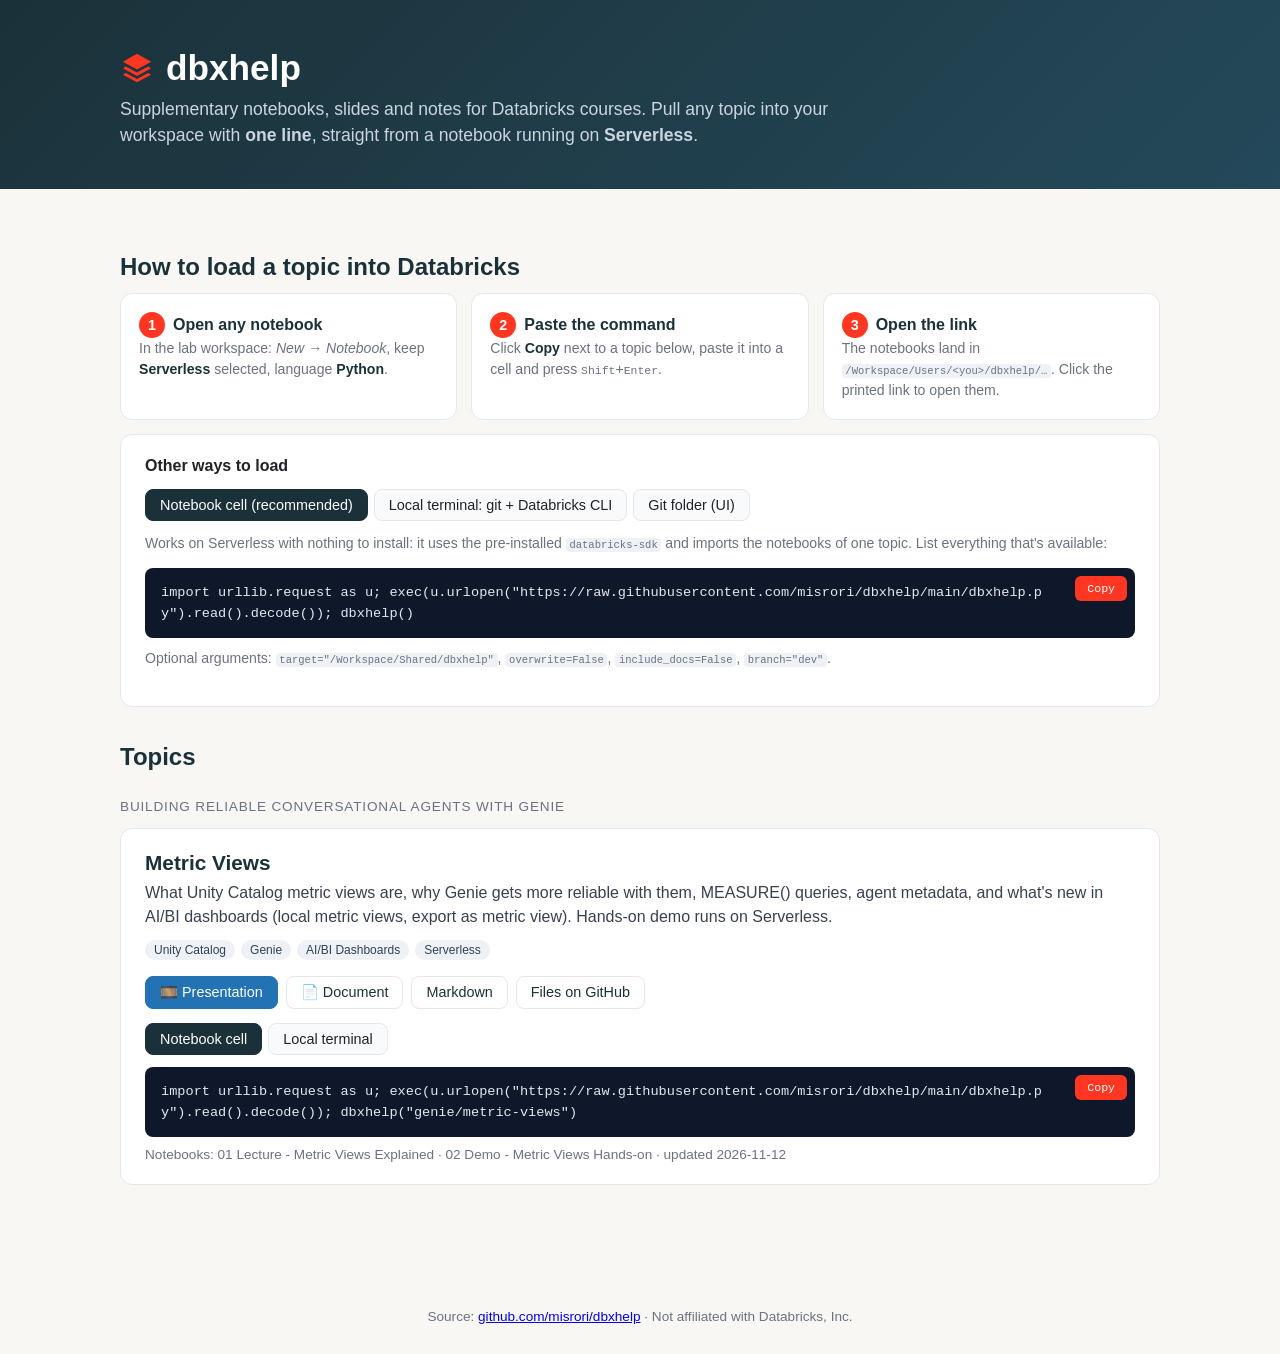
==== index.html @ a6a032f6 "Add dbxhelp: loader, GitHub Pages site, Genie > Metric Views topic - dbxhelp.py: one-line notebook l" ====
<!DOCTYPE html>
<html lang="en">
<head>
<meta charset="utf-8">
<meta name="viewport" content="width=device-width, initial-scale=1">
<title>dbxhelp · Databricks course supplements</title>
<style>
  :root { --accent: #FF3621; --navy: #1B3139; --blue: #2272B4; --bg: #F9F7F4; --text: #1F2328; --muted: #6B7280; --border: #E5E7EB; --green: #2E7D32; }
  * { box-sizing: border-box; }
  body { margin: 0; font-family: -apple-system, BlinkMacSystemFont, "Segoe UI", Roboto, Helvetica, Arial, sans-serif; color: var(--text); background: var(--bg); }
  .hero { background: linear-gradient(135deg, var(--navy), #24495A); color: #fff; padding: 48px 24px 40px; }
  .wrap { max-width: 1040px; margin: 0 auto; }
  .hero h1 { margin: 0 0 8px; font-size: 2.2em; display: flex; align-items: center; gap: 12px; }
  .hero p { margin: 0; color: #CBD5E1; font-size: 1.1em; max-width: 720px; line-height: 1.5; }
  main { padding: 28px 24px 80px; }
  h2 { color: var(--navy); margin: 36px 0 12px; }
  .card { background: #fff; border: 1px solid var(--border); border-radius: 12px; padding: 22px 24px; margin: 14px 0; }
  .steps { display: grid; grid-template-columns: repeat(auto-fit, minmax(260px, 1fr)); gap: 14px; }
  .step { background: #fff; border: 1px solid var(--border); border-radius: 12px; padding: 18px; }
  .step b { color: var(--navy); }
  .num { display: inline-flex; width: 26px; height: 26px; border-radius: 50%; background: var(--accent); color: #fff; align-items: center; justify-content: center; font-weight: 700; margin-right: 8px; font-size: 0.9em; }
  .tabs { display: flex; gap: 6px; flex-wrap: wrap; margin-top: 14px; }
  .tabs button { border: 1px solid var(--border); background: #F8FAFC; padding: 7px 14px; border-radius: 8px; cursor: pointer; font-size: 0.9em; color: var(--text); }
  .tabs button.active { background: var(--navy); color: #fff; border-color: var(--navy); }
  .pane { display: none; margin-top: 12px; }
  .pane.active { display: block; }
  .pane ol { margin: 8px 0 0 0; padding-left: 20px; line-height: 1.7; }
  .cmd { position: relative; background: #0F172A; color: #E2E8F0; border-radius: 8px; padding: 14px 92px 14px 16px; font-family: ui-monospace, SFMono-Regular, Menlo, Consolas, monospace; font-size: 0.85em; line-height: 1.55; white-space: pre-wrap; word-break: break-all; margin: 10px 0; }
  .cmd button { position: absolute; top: 8px; right: 8px; border: 0; background: var(--accent); color: #fff; padding: 6px 12px; border-radius: 6px; cursor: pointer; font-size: 0.85em; font-family: inherit; }
  .cmd button.ok { background: var(--green); }
  .topic h3 { margin: 0 0 6px; color: var(--navy); font-size: 1.3em; }
  .topic .summary { color: #374151; line-height: 1.55; margin: 0 0 10px; }
  .tags span { display: inline-block; font-size: 0.75em; background: #EEF2F6; color: #334155; padding: 3px 9px; border-radius: 999px; margin: 0 6px 6px 0; }
  .actions { display: flex; gap: 8px; flex-wrap: wrap; margin: 10px 0 4px; }
  .actions a { text-decoration: none; font-size: 0.9em; padding: 7px 14px; border-radius: 8px; border: 1px solid var(--border); color: var(--navy); background: #fff; }
  .actions a.primary { background: var(--blue); color: #fff; border-color: var(--blue); }
  .module-title { font-size: 0.85em; text-transform: uppercase; letter-spacing: 0.06em; color: var(--muted); margin: 28px 0 4px; }
  .files { font-size: 0.85em; color: var(--muted); margin-top: 6px; }
  label.user { display: flex; gap: 10px; align-items: center; font-size: 0.9em; color: var(--muted); margin-top: 10px; flex-wrap: wrap; }
  label.user input { flex: 1; min-width: 240px; padding: 7px 10px; border: 1px solid var(--border); border-radius: 6px; font-size: 1em; }
  .note { font-size: 0.88em; color: var(--muted); margin-top: 6px; line-height: 1.5; }
  code { background: #EEF2F6; padding: 0.1em 0.35em; border-radius: 4px; font-size: 0.92em; }
  footer { text-align: center; color: var(--muted); font-size: 0.85em; padding: 30px; }
</style>
</head>
<body>
<section class="hero"><div class="wrap">
  <h1><svg width="34" height="34" viewBox="0 0 24 24" fill="#FF3621"><path d="M12 2 2 7.5l10 5.5 10-5.5L12 2Zm0 13.2L4.2 11 2 12.2 12 17.7l10-5.5-2.2-1.2L12 15.2Zm0 4.6-7.8-4.3L2 16.7 12 22l10-5.3-2.2-1.2L12 19.8Z"/></svg>dbxhelp</h1>
  <p>Supplementary notebooks, slides and notes for Databricks courses. Pull any topic into your workspace with <b>one line</b>, straight from a notebook running on <b>Serverless</b>.</p>
</div></section>

<main><div class="wrap">

  <h2>How to load a topic into Databricks</h2>
  <div class="steps">
    <div class="step"><span class="num">1</span><b>Open any notebook</b><br><span class="note">In the lab workspace: <i>New → Notebook</i>, keep <b>Serverless</b> selected, language <b>Python</b>.</span></div>
    <div class="step"><span class="num">2</span><b>Paste the command</b><br><span class="note">Click <b>Copy</b> next to a topic below, paste it into a cell and press <kbd>Shift</kbd>+<kbd>Enter</kbd>.</span></div>
    <div class="step"><span class="num">3</span><b>Open the link</b><br><span class="note">The notebooks land in <code>/Workspace/Users/&lt;you&gt;/dbxhelp/…</code>. Click the printed link to open them.</span></div>
  </div>

  <div class="card">
    <b>Other ways to load</b>
    <div class="tabs" id="methodTabs">
      <button data-pane="m-notebook" class="active">Notebook cell (recommended)</button>
      <button data-pane="m-terminal">Local terminal: git + Databricks CLI</button>
      <button data-pane="m-gitfolder">Git folder (UI)</button>
    </div>
    <div class="pane active" id="m-notebook">
      <p class="note">Works on Serverless with nothing to install: it uses the pre-installed <code>databricks-sdk</code> and imports the notebooks of one topic. List everything that's available:</p>
      <div class="cmd" data-tpl="list"></div>
      <p class="note">Optional arguments: <code>target="/Workspace/Shared/dbxhelp"</code>, <code>overwrite=False</code>, <code>include_docs=False</code>, <code>branch="dev"</code>.</p>
    </div>
    <div class="pane" id="m-terminal">
      <p class="note">On your laptop, with the <a href="https://docs.databricks.com/aws/en/dev-tools/cli/install" target="_blank">Databricks CLI</a> authenticated to the lab workspace (<code>databricks auth login --host https://&lt;workspace-url&gt;</code>). The command clones (or updates) the repo and uploads one topic folder.</p>
      <label class="user">Your workspace user name (email): <input id="userEmail" placeholder="you@company.com"></label>
      <div class="cmd" data-tpl="terminal-generic"></div>
      <p class="note">Each topic below also has its own terminal command.</p>
    </div>
    <div class="pane" id="m-gitfolder">
      <ol>
        <li>In the workspace: <b>Workspace → your home folder → Create → Git folder</b>.</li>
        <li>Git repository URL: <code>https://github.com/misrori/dbxhelp</code> (provider: GitHub, public repo, no token needed).</li>
        <li>Optional: <b>Advanced → Sparse checkout mode</b> with a cone pattern like <code>modules/genie-conversational-agents</code> to pull just one module.</li>
        <li>Click <b>Create Git folder</b>. Later you can use <b>⋮ → Git… → Pull</b> to get updates.</li>
      </ol>
    </div>
  </div>

  <h2>Topics</h2>
  <div id="topics"></div>

</div></main>
<footer>Source: <a href="https://github.com/misrori/dbxhelp" target="_blank">github.com/misrori/dbxhelp</a> · Not affiliated with Databricks, Inc.</footer>

<script>
window.CATALOG = {"repo": "misrori/dbxhelp", "branch": "main", "modules": [{"id": "genie", "title": "Building Reliable Conversational Agents with Genie", "folder": "modules/genie-conversational-agents", "workspace_folder": "Genie - Conversational Agents", "topics": [{"id": "metric-views", "title": "Metric Views", "summary": "What Unity Catalog metric views are, why Genie gets more reliable with them, MEASURE() queries, agent metadata, and what's new in AI/BI dashboards (local metric views, export as metric view). Hands-on demo runs on Serverless.", "tags": ["Unity Catalog", "Genie", "AI/BI Dashboards", "Serverless"], "folder": "metric-views", "workspace_folder": "Metric Views", "updated": "2026-11-12", "notebooks": [{"file": "01_lecture_metric_views.sql", "name": "01 Lecture - Metric Views Explained"}, {"file": "02_demo_metric_views.py", "name": "02 Demo - Metric Views Hands-on"}], "doc": "metric-views.md", "html": "metric-views.html"}]}]};
(function () {
  var C = window.CATALOG, repo = C.repo, branch = C.branch;
  var loader = 'import urllib.request as u; exec(u.urlopen("https://raw.githubusercontent.com/' + repo + '/' + branch + '/dbxhelp.py").read().decode()); ';
  var emailInput = document.getElementById('userEmail');
  emailInput.value = localStorage.getItem('dbxhelp-email') || '';

  function user() { return emailInput.value.trim() || '<you@company.com>'; }
  function terminalCmd(src, dest) {
    return 'D="${TMPDIR:-/tmp}/dbxhelp"; (git -C "$D" pull -q 2>/dev/null || git clone -q --depth 1 https://github.com/' + repo + '.git "$D") && \\\n' +
           'databricks workspace import-dir "$D/' + src + '" "/Workspace/Users/' + user() + '/dbxhelp/' + dest + '" --overwrite';
  }
  var templates = {
    'list': function () { return loader + 'dbxhelp()'; },
    'terminal-generic': function () { return terminalCmd('modules', 'modules'); }
  };

  var host = document.getElementById('topics'), html = '';
  C.modules.forEach(function (m) {
    html += '<div class="module-title">' + m.title + '</div>';
    m.topics.forEach(function (t) {
      var key = m.id + '/' + t.id, src = m.folder + '/' + t.folder;
      templates['nb:' + key] = function () { return loader + 'dbxhelp("' + key + '")'; };
      templates['tm:' + key] = function () { return terminalCmd(src, m.workspace_folder + '/' + t.workspace_folder); };
      html += '<div class="card topic"><h3>' + t.title + '</h3><p class="summary">' + t.summary + '</p>' +
        '<div class="tags">' + (t.tags || []).map(function (x) { return '<span>' + x + '</span>'; }).join('') + '</div>' +
        '<div class="actions">' +
          (t.html ? '<a class="primary" href="' + src + '/' + t.html + '#slides">🎞️ Presentation</a><a href="' + src + '/' + t.html + '#doc">📄 Document</a>' : '') +
          (t.doc ? '<a href="https://github.com/' + repo + '/blob/' + branch + '/' + src + '/' + t.doc + '" target="_blank">Markdown</a>' : '') +
          '<a href="https://github.com/' + repo + '/tree/' + branch + '/' + src + '" target="_blank">Files on GitHub</a>' +
        '</div>' +
        '<div class="tabs"><button class="active" data-pane="p-nb-' + t.id + '">Notebook cell</button><button data-pane="p-tm-' + t.id + '">Local terminal</button></div>' +
        '<div class="pane active" id="p-nb-' + t.id + '"><div class="cmd" data-tpl="nb:' + key + '"></div></div>' +
        '<div class="pane" id="p-tm-' + t.id + '"><div class="cmd" data-tpl="tm:' + key + '"></div><p class="note">Set your user name in “Other ways to load → Local terminal” above.</p></div>' +
        '<div class="files">Notebooks: ' + t.notebooks.map(function (n) { return n.name; }).join(' · ') + (t.updated ? ' · updated ' + t.updated : '') + '</div>' +
        '</div>';
    });
  });
  host.innerHTML = html;

  function paint() {
    document.querySelectorAll('.cmd[data-tpl]').forEach(function (el) {
      var text = templates[el.getAttribute('data-tpl')]();
      el.textContent = text;
      var b = document.createElement('button');
      b.textContent = 'Copy';
      b.onclick = function () {
        navigator.clipboard.writeText(text).then(function () {
          b.textContent = 'Copied ✓'; b.classList.add('ok');
          setTimeout(function () { b.textContent = 'Copy'; b.classList.remove('ok'); }, 1600);
        });
      };
      el.appendChild(b);
    });
  }
  emailInput.addEventListener('input', function () { localStorage.setItem('dbxhelp-email', emailInput.value.trim()); paint(); });
  document.addEventListener('click', function (e) {
    var btn = e.target.closest('.tabs button');
    if (!btn) return;
    var group = btn.parentElement;
    group.querySelectorAll('button').forEach(function (b) {
      b.classList.toggle('active', b === btn);
      document.getElementById(b.getAttribute('data-pane')).classList.toggle('active', b === btn);
    });
  });
  paint();
})();
</script>
</body>
</html>
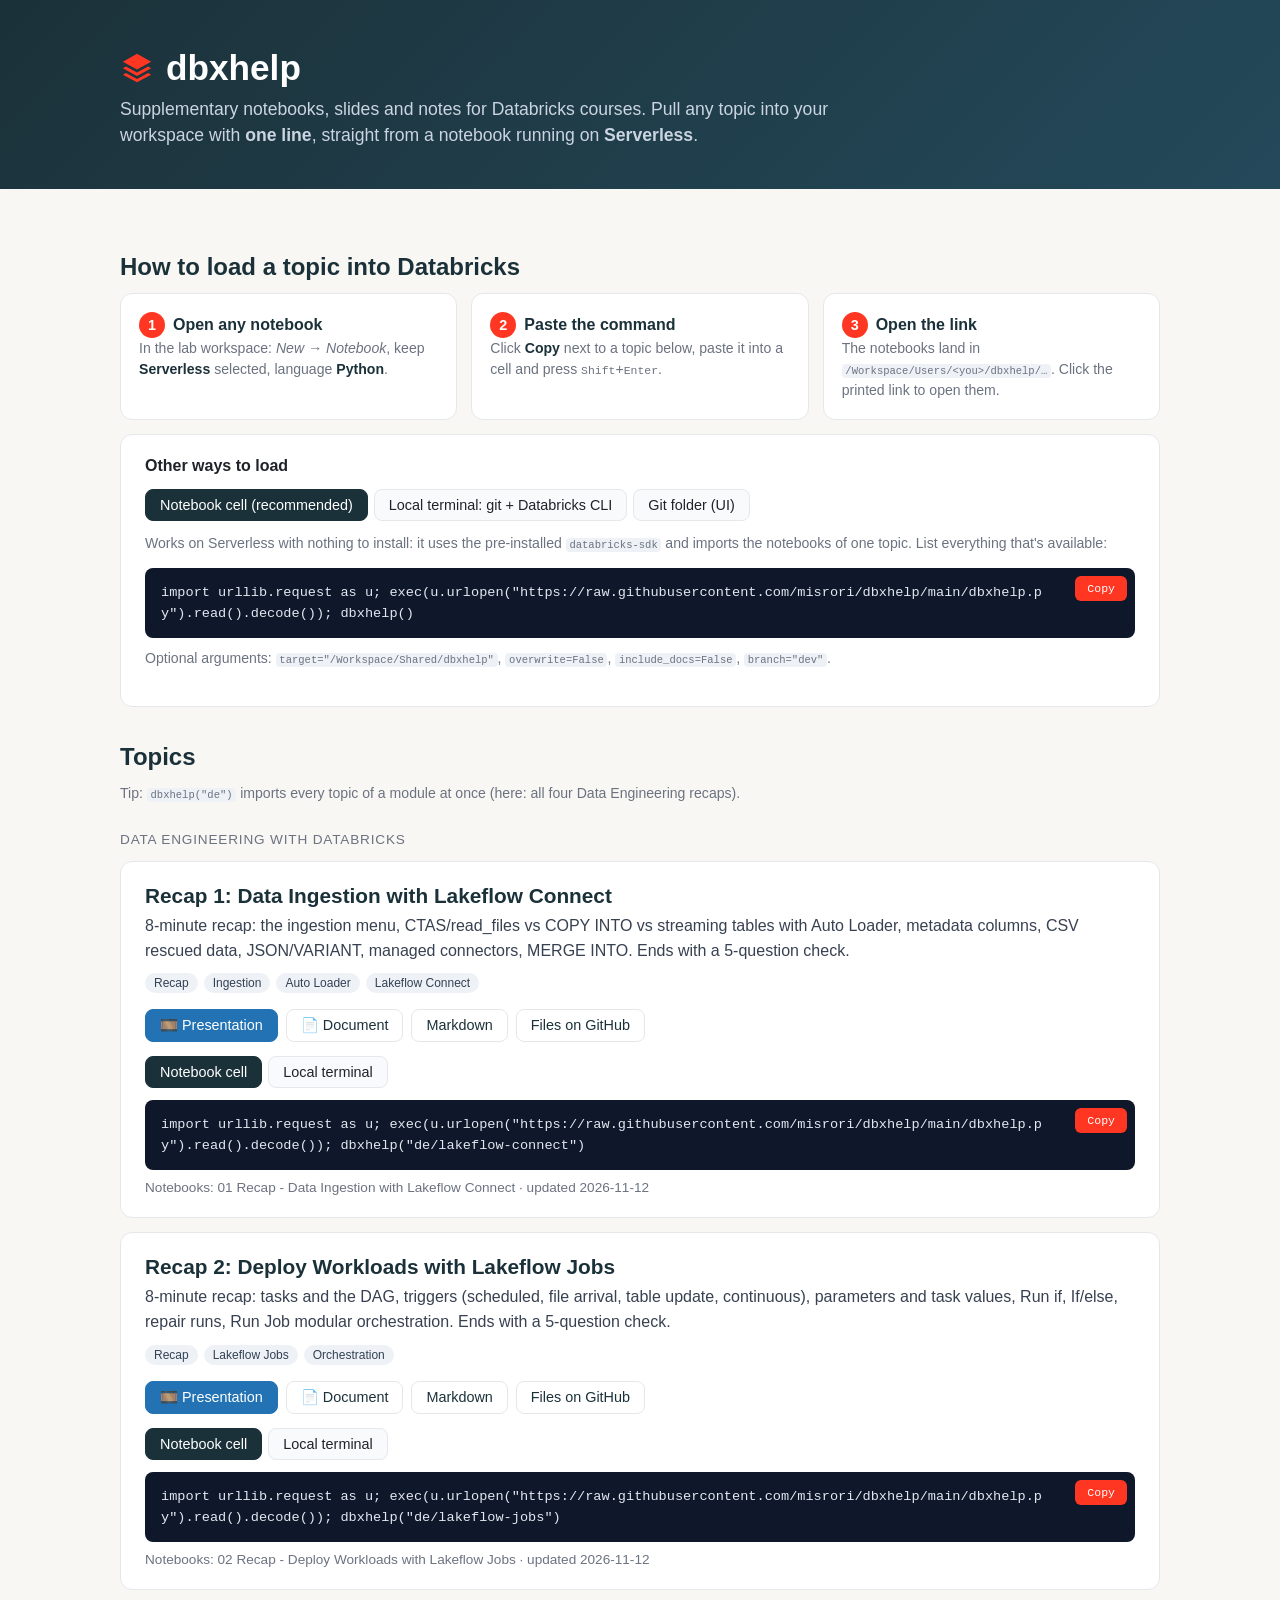
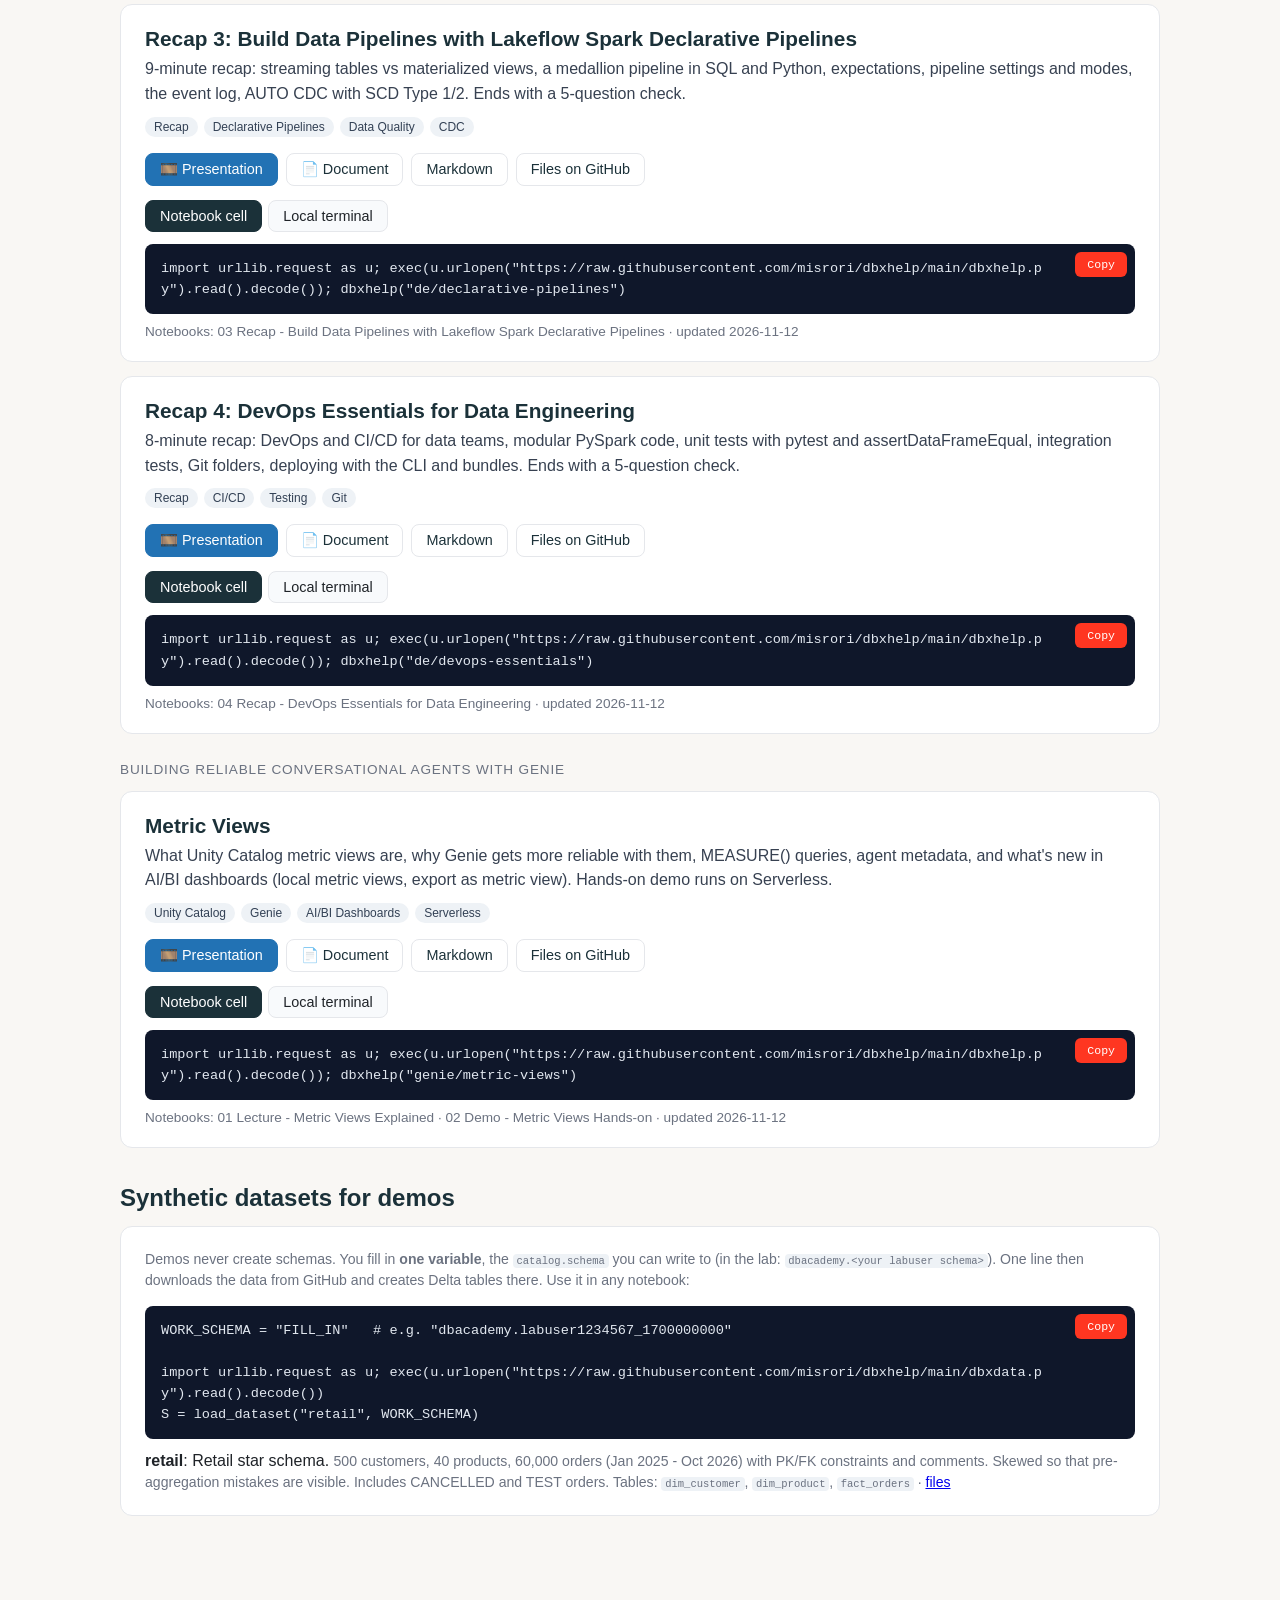
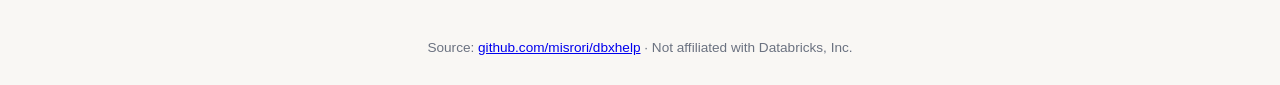
==== commit 4986afa1: "Add Data Engineering recaps, synthetic data loader; fix Metric Views demo for lab permissions - 4 re" ====
--- a/index.html
+++ b/index.html
@@ -87,13 +87,21 @@
   </div>
 
   <h2>Topics</h2>
+  <p class="note">Tip: <code>dbxhelp("de")</code> imports every topic of a module at once (here: all four Data Engineering recaps).</p>
   <div id="topics"></div>
+
+  <h2>Synthetic datasets for demos</h2>
+  <div class="card">
+    <p class="note" style="margin-top:0">Demos never create schemas. You fill in <b>one variable</b>, the <code>catalog.schema</code> you can write to (in the lab: <code>dbacademy.&lt;your labuser schema&gt;</code>). One line then downloads the data from GitHub and creates Delta tables there. Use it in any notebook:</p>
+    <div class="cmd" data-tpl="dataset"></div>
+    <div id="datasets"></div>
+  </div>
 
 </div></main>
 <footer>Source: <a href="https://github.com/misrori/dbxhelp" target="_blank">github.com/misrori/dbxhelp</a> · Not affiliated with Databricks, Inc.</footer>
 
 <script>
-window.CATALOG = {"repo": "misrori/dbxhelp", "branch": "main", "modules": [{"id": "genie", "title": "Building Reliable Conversational Agents with Genie", "folder": "modules/genie-conversational-agents", "workspace_folder": "Genie - Conversational Agents", "topics": [{"id": "metric-views", "title": "Metric Views", "summary": "What Unity Catalog metric views are, why Genie gets more reliable with them, MEASURE() queries, agent metadata, and what's new in AI/BI dashboards (local metric views, export as metric view). Hands-on demo runs on Serverless.", "tags": ["Unity Catalog", "Genie", "AI/BI Dashboards", "Serverless"], "folder": "metric-views", "workspace_folder": "Metric Views", "updated": "2026-11-12", "notebooks": [{"file": "01_lecture_metric_views.sql", "name": "01 Lecture - Metric Views Explained"}, {"file": "02_demo_metric_views.py", "name": "02 Demo - Metric Views Hands-on"}], "doc": "metric-views.md", "html": "metric-views.html"}]}]};
+window.CATALOG = {"repo": "misrori/dbxhelp", "branch": "main", "modules": [{"id": "de", "title": "Data Engineering with Databricks", "folder": "modules/data-engineering", "workspace_folder": "Data Engineering", "topics": [{"id": "lakeflow-connect", "title": "Recap 1: Data Ingestion with Lakeflow Connect", "summary": "8-minute recap: the ingestion menu, CTAS/read_files vs COPY INTO vs streaming tables with Auto Loader, metadata columns, CSV rescued data, JSON/VARIANT, managed connectors, MERGE INTO. Ends with a 5-question check.", "tags": ["Recap", "Ingestion", "Auto Loader", "Lakeflow Connect"], "folder": "01-lakeflow-connect", "workspace_folder": "Recaps", "updated": "2026-11-12", "notebooks": [{"file": "01_recap_lakeflow_connect.py", "name": "01 Recap - Data Ingestion with Lakeflow Connect", "from_doc": true}], "doc": "lakeflow-connect-recap.md", "quiz": "lakeflow-connect-recap.quiz.json", "html": "lakeflow-connect-recap.html"}, {"id": "lakeflow-jobs", "title": "Recap 2: Deploy Workloads with Lakeflow Jobs", "summary": "8-minute recap: tasks and the DAG, triggers (scheduled, file arrival, table update, continuous), parameters and task values, Run if, If/else, repair runs, Run Job modular orchestration. Ends with a 5-question check.", "tags": ["Recap", "Lakeflow Jobs", "Orchestration"], "folder": "02-lakeflow-jobs", "workspace_folder": "Recaps", "updated": "2026-11-12", "notebooks": [{"file": "02_recap_lakeflow_jobs.py", "name": "02 Recap - Deploy Workloads with Lakeflow Jobs", "from_doc": true}], "doc": "lakeflow-jobs-recap.md", "quiz": "lakeflow-jobs-recap.quiz.json", "html": "lakeflow-jobs-recap.html"}, {"id": "declarative-pipelines", "title": "Recap 3: Build Data Pipelines with Lakeflow Spark Declarative Pipelines", "summary": "9-minute recap: streaming tables vs materialized views, a medallion pipeline in SQL and Python, expectations, pipeline settings and modes, the event log, AUTO CDC with SCD Type 1/2. Ends with a 5-question check.", "tags": ["Recap", "Declarative Pipelines", "Data Quality", "CDC"], "folder": "03-declarative-pipelines", "workspace_folder": "Recaps", "updated": "2026-11-12", "notebooks": [{"file": "03_recap_declarative_pipelines.py", "name": "03 Recap - Build Data Pipelines with Lakeflow Spark Declarative Pipelines", "from_doc": true}], "doc": "declarative-pipelines-recap.md", "quiz": "declarative-pipelines-recap.quiz.json", "html": "declarative-pipelines-recap.html"}, {"id": "devops-essentials", "title": "Recap 4: DevOps Essentials for Data Engineering", "summary": "8-minute recap: DevOps and CI/CD for data teams, modular PySpark code, unit tests with pytest and assertDataFrameEqual, integration tests, Git folders, deploying with the CLI and bundles. Ends with a 5-question check.", "tags": ["Recap", "CI/CD", "Testing", "Git"], "folder": "04-devops-essentials", "workspace_folder": "Recaps", "updated": "2026-11-12", "notebooks": [{"file": "04_recap_devops_essentials.py", "name": "04 Recap - DevOps Essentials for Data Engineering", "from_doc": true}], "doc": "devops-essentials-recap.md", "quiz": "devops-essentials-recap.quiz.json", "html": "devops-essentials-recap.html"}]}, {"id": "genie", "title": "Building Reliable Conversational Agents with Genie", "folder": "modules/genie-conversational-agents", "workspace_folder": "Genie - Conversational Agents", "topics": [{"id": "metric-views", "title": "Metric Views", "summary": "What Unity Catalog metric views are, why Genie gets more reliable with them, MEASURE() queries, agent metadata, and what's new in AI/BI dashboards (local metric views, export as metric view). Hands-on demo runs on Serverless.", "tags": ["Unity Catalog", "Genie", "AI/BI Dashboards", "Serverless"], "folder": "metric-views", "workspace_folder": "Metric Views", "updated": "2026-11-12", "notebooks": [{"file": "01_lecture_metric_views.sql", "name": "01 Lecture - Metric Views Explained"}, {"file": "02_demo_metric_views.py", "name": "02 Demo - Metric Views Hands-on"}], "doc": "metric-views.md", "html": "metric-views.html"}]}], "datasets": [{"id": "retail", "title": "Retail star schema", "description": "500 customers, 40 products, 60,000 orders (Jan 2025 - Oct 2026) with PK/FK constraints and comments. Skewed so that pre-aggregation mistakes are visible. Includes CANCELLED and TEST orders.", "tables": ["dim_customer", "dim_product", "fact_orders"], "used_by": ["genie/metric-views"]}]};
 (function () {
   var C = window.CATALOG, repo = C.repo, branch = C.branch;
   var loader = 'import urllib.request as u; exec(u.urlopen("https://raw.githubusercontent.com/' + repo + '/' + branch + '/dbxhelp.py").read().decode()); ';
@@ -107,8 +115,18 @@
   }
   var templates = {
     'list': function () { return loader + 'dbxhelp()'; },
-    'terminal-generic': function () { return terminalCmd('modules', 'modules'); }
+    'terminal-generic': function () { return terminalCmd('modules', 'modules'); },
+    'dataset': function () {
+      return 'WORK_SCHEMA = "FILL_IN"   # e.g. "dbacademy.labuser1234567_1700000000"\n\n' +
+             'import urllib.request as u; exec(u.urlopen("https://raw.githubusercontent.com/' + repo + '/' + branch + '/dbxdata.py").read().decode())\n' +
+             'S = load_dataset("retail", WORK_SCHEMA)';
+    }
   };
+  document.getElementById('datasets').innerHTML = (C.datasets || []).map(function (d) {
+    return '<div style="margin-top:12px"><b>' + d.id + '</b>: ' + d.title + '. <span class="note">' + d.description +
+      ' Tables: ' + d.tables.map(function (t) { return '<code>' + t + '</code>'; }).join(', ') +
+      ' · <a href="https://github.com/' + repo + '/tree/' + branch + '/data/' + d.id + '" target="_blank">files</a></span></div>';
+  }).join('');
 
   var host = document.getElementById('topics'), html = '';
   C.modules.forEach(function (m) {
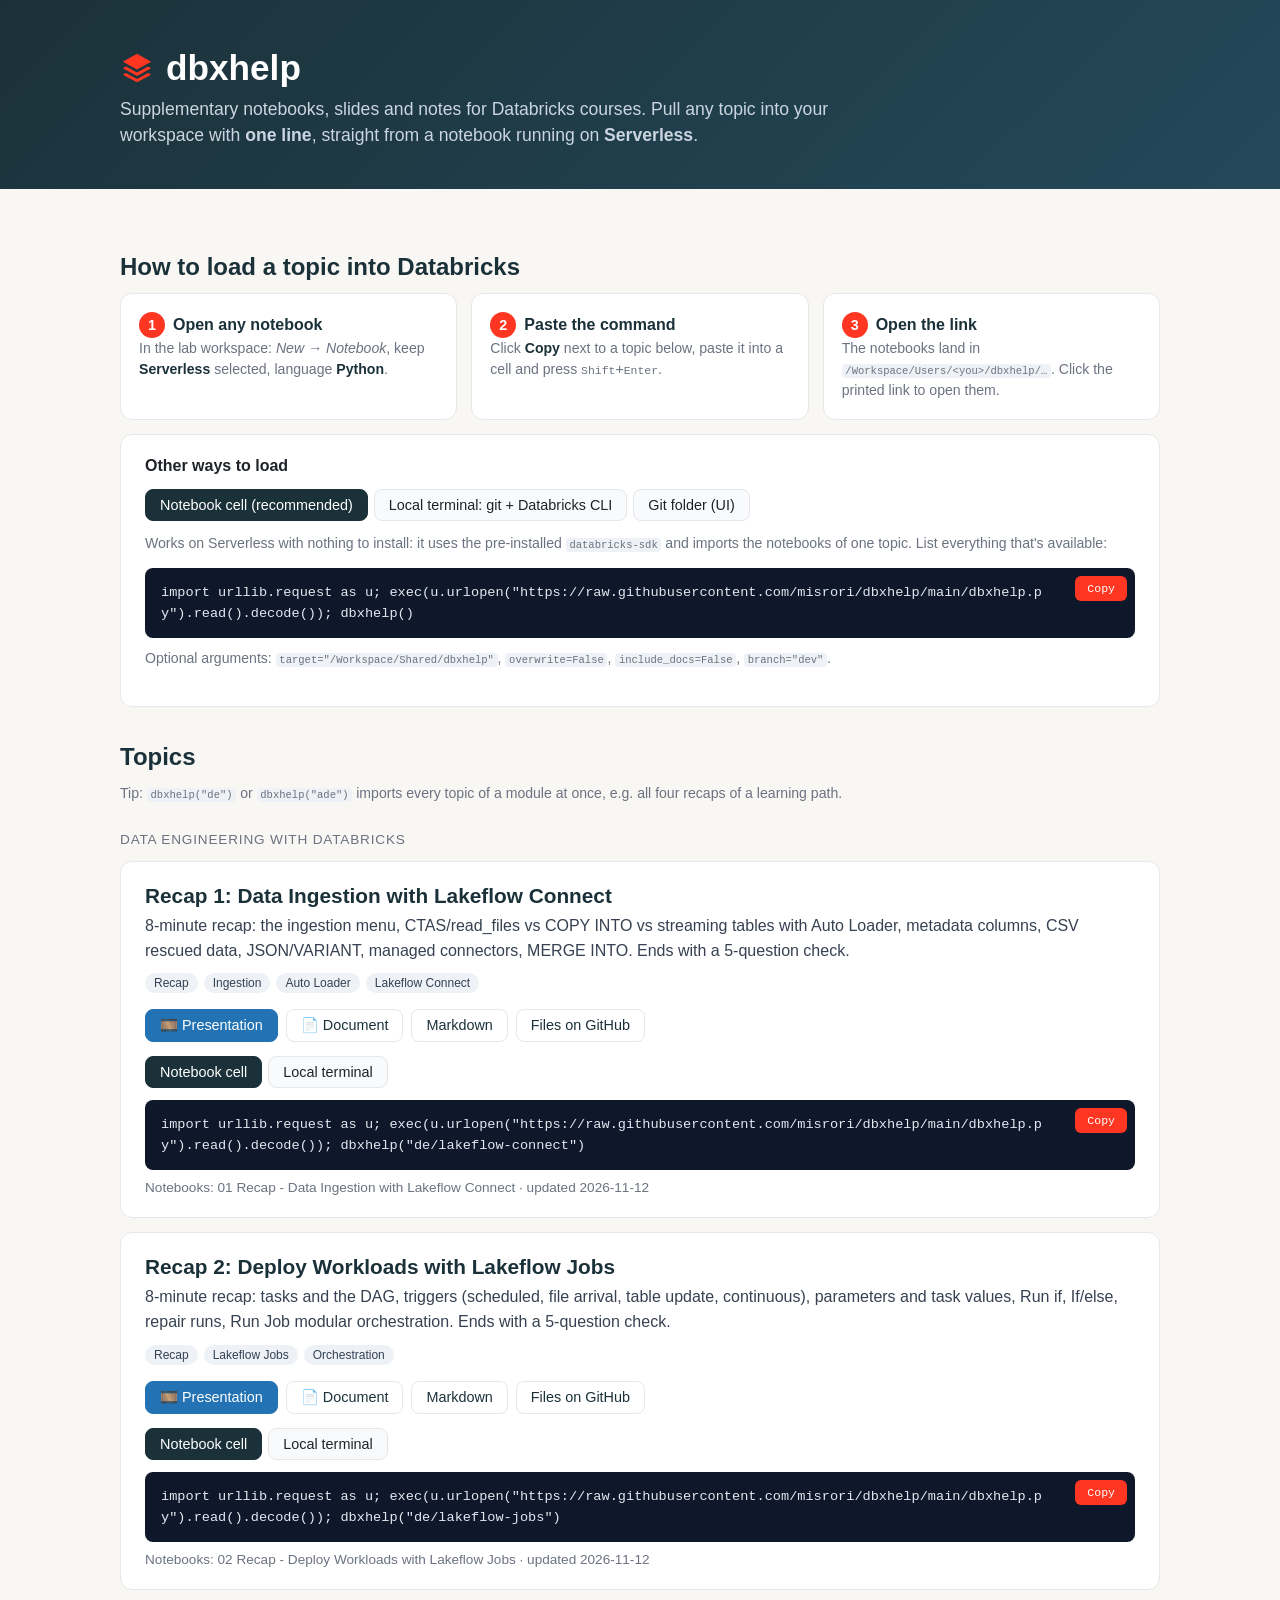
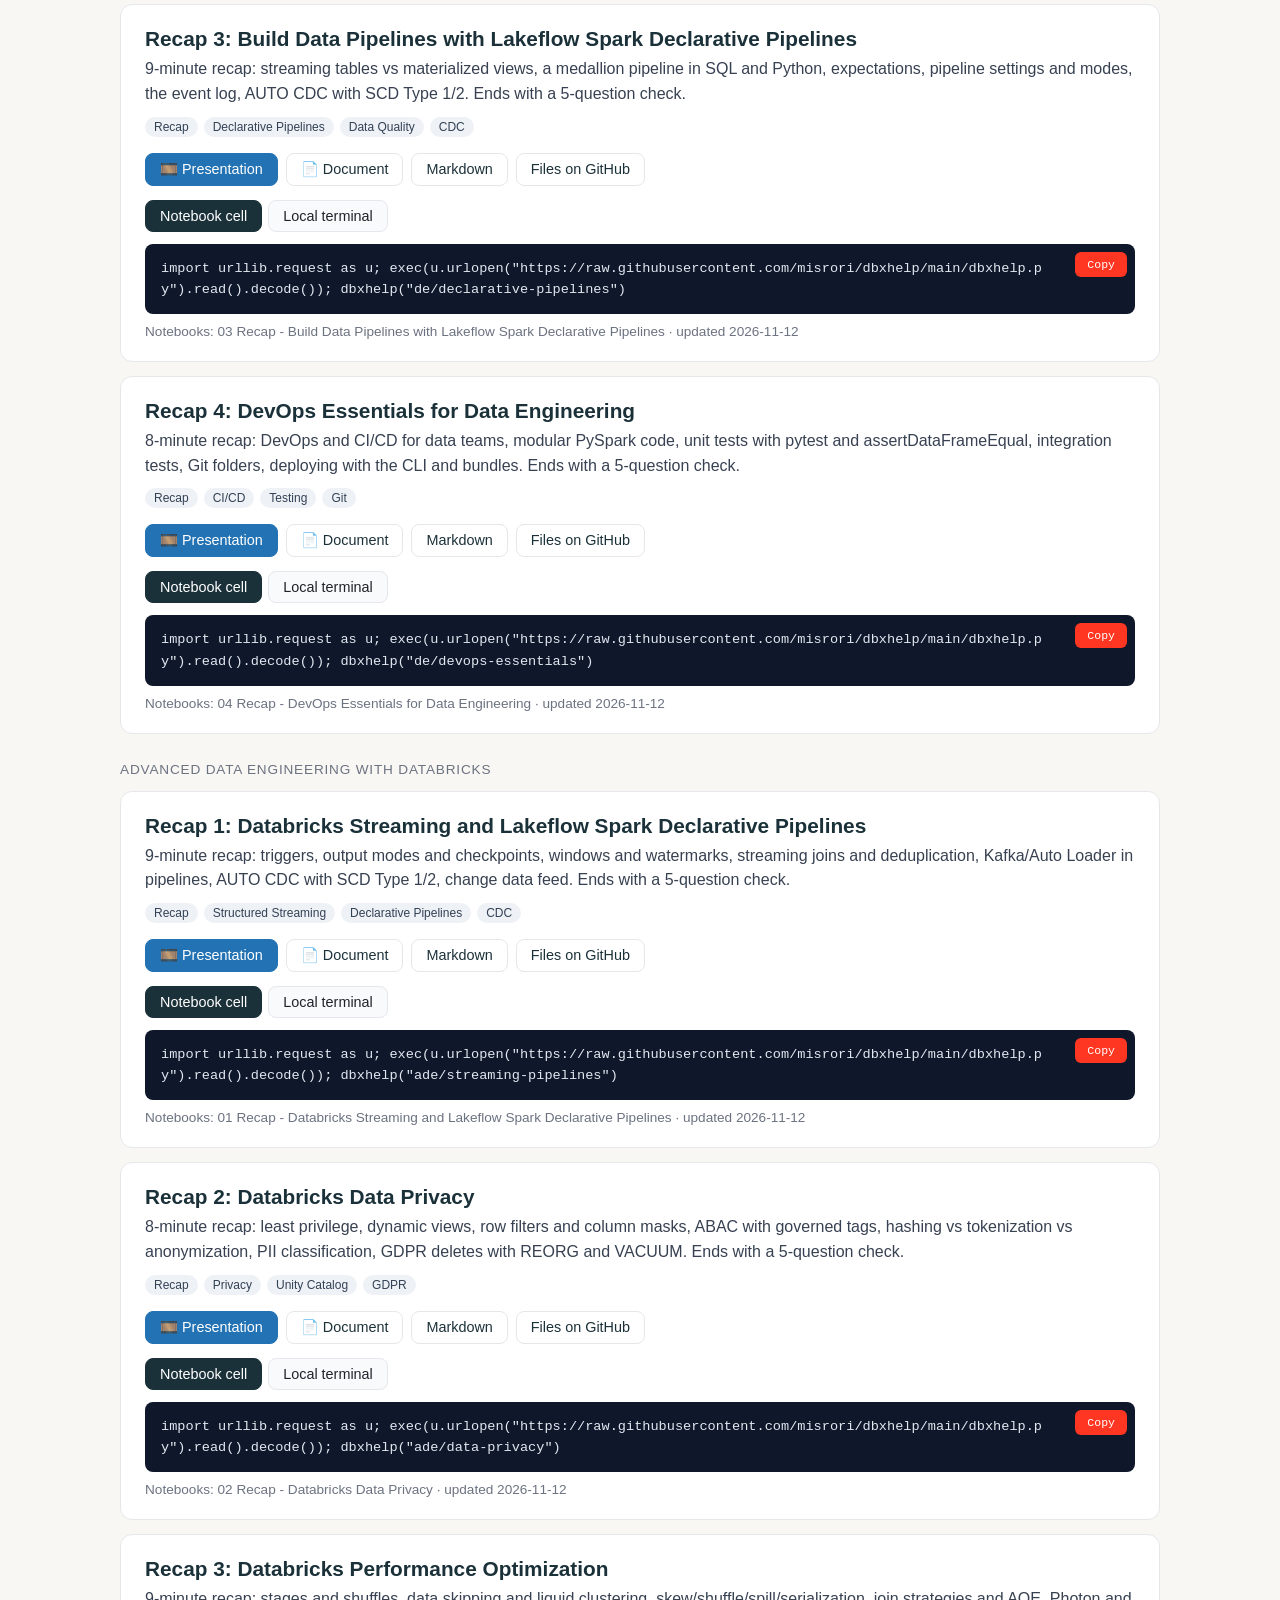
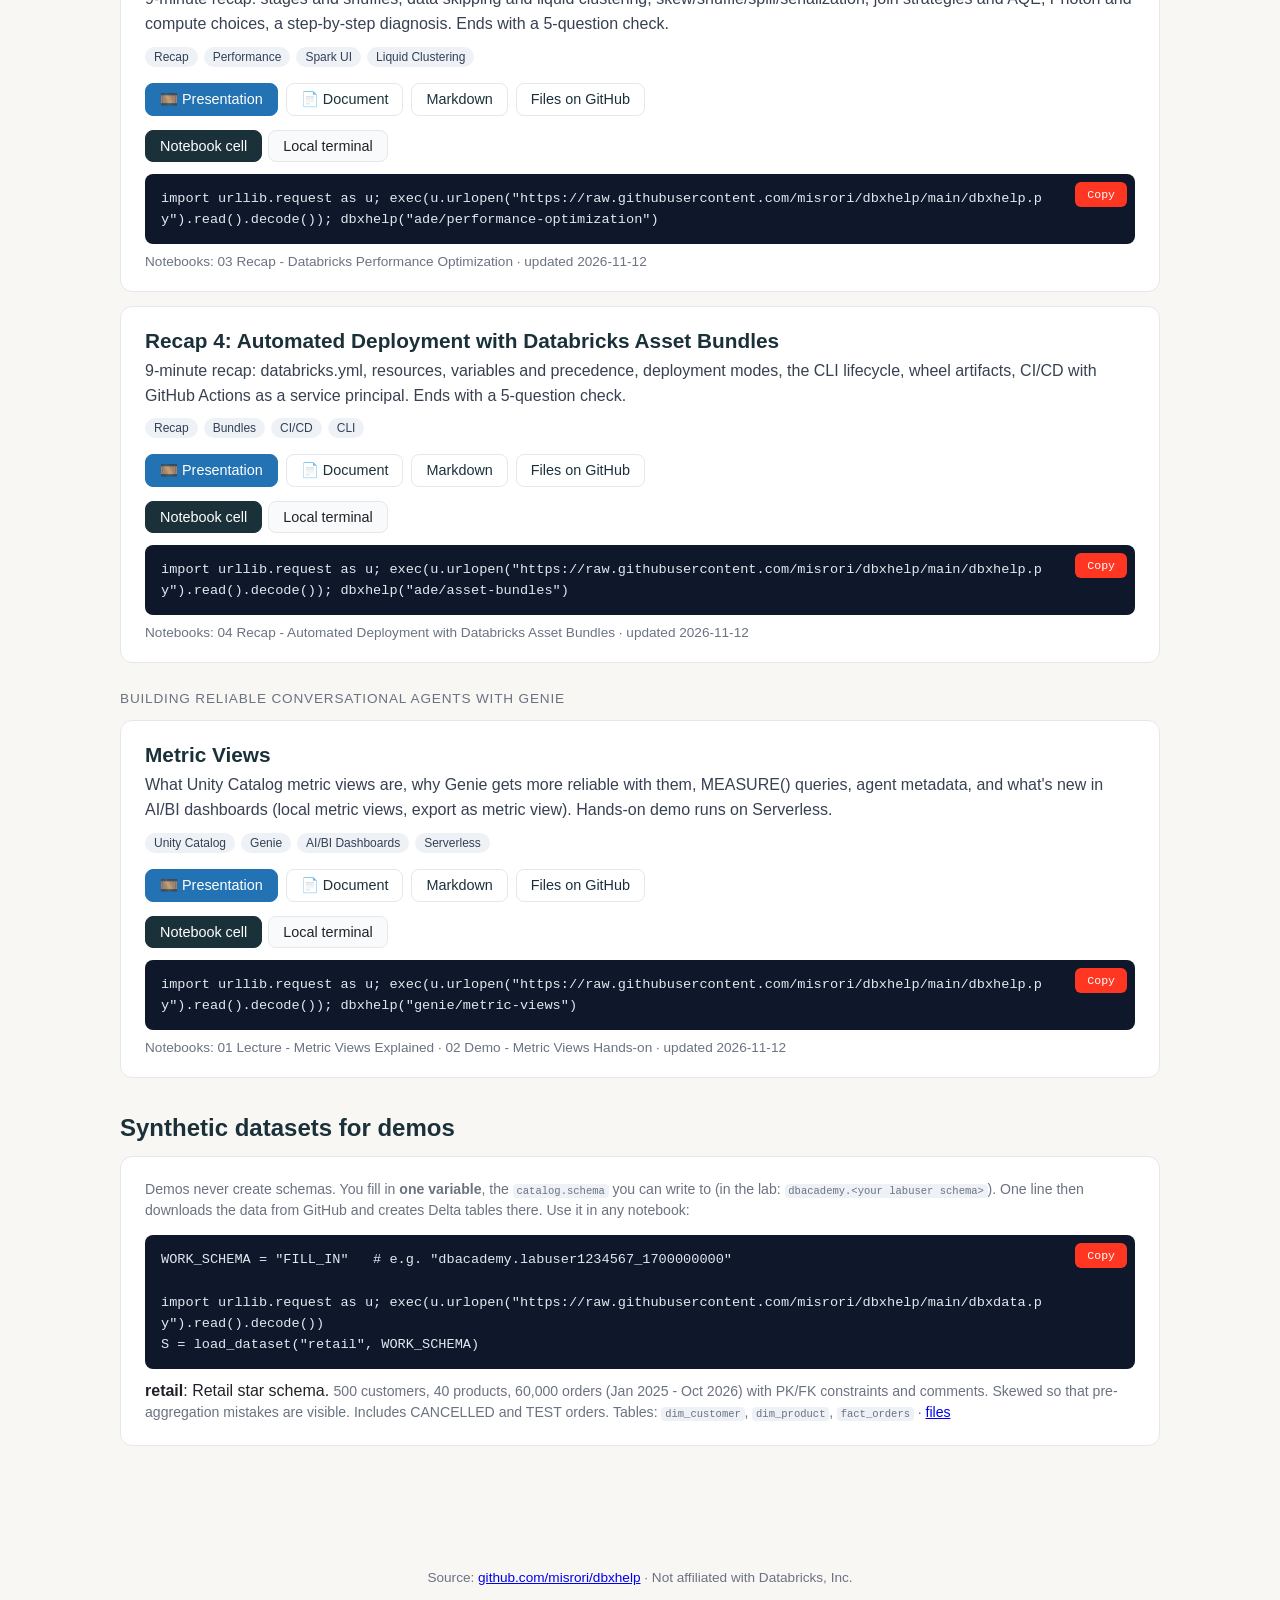
==== commit b48a0bab: "Add Advanced Data Engineering recaps (streaming, privacy, performance, bundles) Co-Authored-By: Clau" ====
--- a/index.html
+++ b/index.html
@@ -87,7 +87,7 @@
   </div>
 
   <h2>Topics</h2>
-  <p class="note">Tip: <code>dbxhelp("de")</code> imports every topic of a module at once (here: all four Data Engineering recaps).</p>
+  <p class="note">Tip: <code>dbxhelp("de")</code> or <code>dbxhelp("ade")</code> imports every topic of a module at once, e.g. all four recaps of a learning path.</p>
   <div id="topics"></div>
 
   <h2>Synthetic datasets for demos</h2>
@@ -101,7 +101,7 @@
 <footer>Source: <a href="https://github.com/misrori/dbxhelp" target="_blank">github.com/misrori/dbxhelp</a> · Not affiliated with Databricks, Inc.</footer>
 
 <script>
-window.CATALOG = {"repo": "misrori/dbxhelp", "branch": "main", "modules": [{"id": "de", "title": "Data Engineering with Databricks", "folder": "modules/data-engineering", "workspace_folder": "Data Engineering", "topics": [{"id": "lakeflow-connect", "title": "Recap 1: Data Ingestion with Lakeflow Connect", "summary": "8-minute recap: the ingestion menu, CTAS/read_files vs COPY INTO vs streaming tables with Auto Loader, metadata columns, CSV rescued data, JSON/VARIANT, managed connectors, MERGE INTO. Ends with a 5-question check.", "tags": ["Recap", "Ingestion", "Auto Loader", "Lakeflow Connect"], "folder": "01-lakeflow-connect", "workspace_folder": "Recaps", "updated": "2026-11-12", "notebooks": [{"file": "01_recap_lakeflow_connect.py", "name": "01 Recap - Data Ingestion with Lakeflow Connect", "from_doc": true}], "doc": "lakeflow-connect-recap.md", "quiz": "lakeflow-connect-recap.quiz.json", "html": "lakeflow-connect-recap.html"}, {"id": "lakeflow-jobs", "title": "Recap 2: Deploy Workloads with Lakeflow Jobs", "summary": "8-minute recap: tasks and the DAG, triggers (scheduled, file arrival, table update, continuous), parameters and task values, Run if, If/else, repair runs, Run Job modular orchestration. Ends with a 5-question check.", "tags": ["Recap", "Lakeflow Jobs", "Orchestration"], "folder": "02-lakeflow-jobs", "workspace_folder": "Recaps", "updated": "2026-11-12", "notebooks": [{"file": "02_recap_lakeflow_jobs.py", "name": "02 Recap - Deploy Workloads with Lakeflow Jobs", "from_doc": true}], "doc": "lakeflow-jobs-recap.md", "quiz": "lakeflow-jobs-recap.quiz.json", "html": "lakeflow-jobs-recap.html"}, {"id": "declarative-pipelines", "title": "Recap 3: Build Data Pipelines with Lakeflow Spark Declarative Pipelines", "summary": "9-minute recap: streaming tables vs materialized views, a medallion pipeline in SQL and Python, expectations, pipeline settings and modes, the event log, AUTO CDC with SCD Type 1/2. Ends with a 5-question check.", "tags": ["Recap", "Declarative Pipelines", "Data Quality", "CDC"], "folder": "03-declarative-pipelines", "workspace_folder": "Recaps", "updated": "2026-11-12", "notebooks": [{"file": "03_recap_declarative_pipelines.py", "name": "03 Recap - Build Data Pipelines with Lakeflow Spark Declarative Pipelines", "from_doc": true}], "doc": "declarative-pipelines-recap.md", "quiz": "declarative-pipelines-recap.quiz.json", "html": "declarative-pipelines-recap.html"}, {"id": "devops-essentials", "title": "Recap 4: DevOps Essentials for Data Engineering", "summary": "8-minute recap: DevOps and CI/CD for data teams, modular PySpark code, unit tests with pytest and assertDataFrameEqual, integration tests, Git folders, deploying with the CLI and bundles. Ends with a 5-question check.", "tags": ["Recap", "CI/CD", "Testing", "Git"], "folder": "04-devops-essentials", "workspace_folder": "Recaps", "updated": "2026-11-12", "notebooks": [{"file": "04_recap_devops_essentials.py", "name": "04 Recap - DevOps Essentials for Data Engineering", "from_doc": true}], "doc": "devops-essentials-recap.md", "quiz": "devops-essentials-recap.quiz.json", "html": "devops-essentials-recap.html"}]}, {"id": "genie", "title": "Building Reliable Conversational Agents with Genie", "folder": "modules/genie-conversational-agents", "workspace_folder": "Genie - Conversational Agents", "topics": [{"id": "metric-views", "title": "Metric Views", "summary": "What Unity Catalog metric views are, why Genie gets more reliable with them, MEASURE() queries, agent metadata, and what's new in AI/BI dashboards (local metric views, export as metric view). Hands-on demo runs on Serverless.", "tags": ["Unity Catalog", "Genie", "AI/BI Dashboards", "Serverless"], "folder": "metric-views", "workspace_folder": "Metric Views", "updated": "2026-11-12", "notebooks": [{"file": "01_lecture_metric_views.sql", "name": "01 Lecture - Metric Views Explained"}, {"file": "02_demo_metric_views.py", "name": "02 Demo - Metric Views Hands-on"}], "doc": "metric-views.md", "html": "metric-views.html"}]}], "datasets": [{"id": "retail", "title": "Retail star schema", "description": "500 customers, 40 products, 60,000 orders (Jan 2025 - Oct 2026) with PK/FK constraints and comments. Skewed so that pre-aggregation mistakes are visible. Includes CANCELLED and TEST orders.", "tables": ["dim_customer", "dim_product", "fact_orders"], "used_by": ["genie/metric-views"]}]};
+window.CATALOG = {"repo": "misrori/dbxhelp", "branch": "main", "modules": [{"id": "de", "title": "Data Engineering with Databricks", "folder": "modules/data-engineering", "workspace_folder": "Data Engineering", "topics": [{"id": "lakeflow-connect", "title": "Recap 1: Data Ingestion with Lakeflow Connect", "summary": "8-minute recap: the ingestion menu, CTAS/read_files vs COPY INTO vs streaming tables with Auto Loader, metadata columns, CSV rescued data, JSON/VARIANT, managed connectors, MERGE INTO. Ends with a 5-question check.", "tags": ["Recap", "Ingestion", "Auto Loader", "Lakeflow Connect"], "folder": "01-lakeflow-connect", "workspace_folder": "Recaps", "updated": "2026-11-12", "notebooks": [{"file": "01_recap_lakeflow_connect.py", "name": "01 Recap - Data Ingestion with Lakeflow Connect", "from_doc": true}], "doc": "lakeflow-connect-recap.md", "quiz": "lakeflow-connect-recap.quiz.json", "html": "lakeflow-connect-recap.html"}, {"id": "lakeflow-jobs", "title": "Recap 2: Deploy Workloads with Lakeflow Jobs", "summary": "8-minute recap: tasks and the DAG, triggers (scheduled, file arrival, table update, continuous), parameters and task values, Run if, If/else, repair runs, Run Job modular orchestration. Ends with a 5-question check.", "tags": ["Recap", "Lakeflow Jobs", "Orchestration"], "folder": "02-lakeflow-jobs", "workspace_folder": "Recaps", "updated": "2026-11-12", "notebooks": [{"file": "02_recap_lakeflow_jobs.py", "name": "02 Recap - Deploy Workloads with Lakeflow Jobs", "from_doc": true}], "doc": "lakeflow-jobs-recap.md", "quiz": "lakeflow-jobs-recap.quiz.json", "html": "lakeflow-jobs-recap.html"}, {"id": "declarative-pipelines", "title": "Recap 3: Build Data Pipelines with Lakeflow Spark Declarative Pipelines", "summary": "9-minute recap: streaming tables vs materialized views, a medallion pipeline in SQL and Python, expectations, pipeline settings and modes, the event log, AUTO CDC with SCD Type 1/2. Ends with a 5-question check.", "tags": ["Recap", "Declarative Pipelines", "Data Quality", "CDC"], "folder": "03-declarative-pipelines", "workspace_folder": "Recaps", "updated": "2026-11-12", "notebooks": [{"file": "03_recap_declarative_pipelines.py", "name": "03 Recap - Build Data Pipelines with Lakeflow Spark Declarative Pipelines", "from_doc": true}], "doc": "declarative-pipelines-recap.md", "quiz": "declarative-pipelines-recap.quiz.json", "html": "declarative-pipelines-recap.html"}, {"id": "devops-essentials", "title": "Recap 4: DevOps Essentials for Data Engineering", "summary": "8-minute recap: DevOps and CI/CD for data teams, modular PySpark code, unit tests with pytest and assertDataFrameEqual, integration tests, Git folders, deploying with the CLI and bundles. Ends with a 5-question check.", "tags": ["Recap", "CI/CD", "Testing", "Git"], "folder": "04-devops-essentials", "workspace_folder": "Recaps", "updated": "2026-11-12", "notebooks": [{"file": "04_recap_devops_essentials.py", "name": "04 Recap - DevOps Essentials for Data Engineering", "from_doc": true}], "doc": "devops-essentials-recap.md", "quiz": "devops-essentials-recap.quiz.json", "html": "devops-essentials-recap.html"}]}, {"id": "ade", "title": "Advanced Data Engineering with Databricks", "folder": "modules/advanced-data-engineering", "workspace_folder": "Advanced Data Engineering", "topics": [{"id": "streaming-pipelines", "title": "Recap 1: Databricks Streaming and Lakeflow Spark Declarative Pipelines", "summary": "9-minute recap: triggers, output modes and checkpoints, windows and watermarks, streaming joins and deduplication, Kafka/Auto Loader in pipelines, AUTO CDC with SCD Type 1/2, change data feed. Ends with a 5-question check.", "tags": ["Recap", "Structured Streaming", "Declarative Pipelines", "CDC"], "folder": "01-streaming-pipelines", "workspace_folder": "Recaps", "updated": "2026-11-12", "notebooks": [{"file": "01_recap_streaming_pipelines.py", "name": "01 Recap - Databricks Streaming and Lakeflow Spark Declarative Pipelines", "from_doc": true}], "doc": "streaming-pipelines-recap.md", "quiz": "streaming-pipelines-recap.quiz.json", "html": "streaming-pipelines-recap.html"}, {"id": "data-privacy", "title": "Recap 2: Databricks Data Privacy", "summary": "8-minute recap: least privilege, dynamic views, row filters and column masks, ABAC with governed tags, hashing vs tokenization vs anonymization, PII classification, GDPR deletes with REORG and VACUUM. Ends with a 5-question check.", "tags": ["Recap", "Privacy", "Unity Catalog", "GDPR"], "folder": "02-data-privacy", "workspace_folder": "Recaps", "updated": "2026-11-12", "notebooks": [{"file": "02_recap_data_privacy.py", "name": "02 Recap - Databricks Data Privacy", "from_doc": true}], "doc": "data-privacy-recap.md", "quiz": "data-privacy-recap.quiz.json", "html": "data-privacy-recap.html"}, {"id": "performance-optimization", "title": "Recap 3: Databricks Performance Optimization", "summary": "9-minute recap: stages and shuffles, data skipping and liquid clustering, skew/shuffle/spill/serialization, join strategies and AQE, Photon and compute choices, a step-by-step diagnosis. Ends with a 5-question check.", "tags": ["Recap", "Performance", "Spark UI", "Liquid Clustering"], "folder": "03-performance-optimization", "workspace_folder": "Recaps", "updated": "2026-11-12", "notebooks": [{"file": "03_recap_performance_optimization.py", "name": "03 Recap - Databricks Performance Optimization", "from_doc": true}], "doc": "performance-optimization-recap.md", "quiz": "performance-optimization-recap.quiz.json", "html": "performance-optimization-recap.html"}, {"id": "asset-bundles", "title": "Recap 4: Automated Deployment with Databricks Asset Bundles", "summary": "9-minute recap: databricks.yml, resources, variables and precedence, deployment modes, the CLI lifecycle, wheel artifacts, CI/CD with GitHub Actions as a service principal. Ends with a 5-question check.", "tags": ["Recap", "Bundles", "CI/CD", "CLI"], "folder": "04-asset-bundles", "workspace_folder": "Recaps", "updated": "2026-11-12", "notebooks": [{"file": "04_recap_asset_bundles.py", "name": "04 Recap - Automated Deployment with Databricks Asset Bundles", "from_doc": true}], "doc": "asset-bundles-recap.md", "quiz": "asset-bundles-recap.quiz.json", "html": "asset-bundles-recap.html"}]}, {"id": "genie", "title": "Building Reliable Conversational Agents with Genie", "folder": "modules/genie-conversational-agents", "workspace_folder": "Genie - Conversational Agents", "topics": [{"id": "metric-views", "title": "Metric Views", "summary": "What Unity Catalog metric views are, why Genie gets more reliable with them, MEASURE() queries, agent metadata, and what's new in AI/BI dashboards (local metric views, export as metric view). Hands-on demo runs on Serverless.", "tags": ["Unity Catalog", "Genie", "AI/BI Dashboards", "Serverless"], "folder": "metric-views", "workspace_folder": "Metric Views", "updated": "2026-11-12", "notebooks": [{"file": "01_lecture_metric_views.sql", "name": "01 Lecture - Metric Views Explained"}, {"file": "02_demo_metric_views.py", "name": "02 Demo - Metric Views Hands-on"}], "doc": "metric-views.md", "html": "metric-views.html"}]}], "datasets": [{"id": "retail", "title": "Retail star schema", "description": "500 customers, 40 products, 60,000 orders (Jan 2025 - Oct 2026) with PK/FK constraints and comments. Skewed so that pre-aggregation mistakes are visible. Includes CANCELLED and TEST orders.", "tables": ["dim_customer", "dim_product", "fact_orders"], "used_by": ["genie/metric-views"]}]};
 (function () {
   var C = window.CATALOG, repo = C.repo, branch = C.branch;
   var loader = 'import urllib.request as u; exec(u.urlopen("https://raw.githubusercontent.com/' + repo + '/' + branch + '/dbxhelp.py").read().decode()); ';
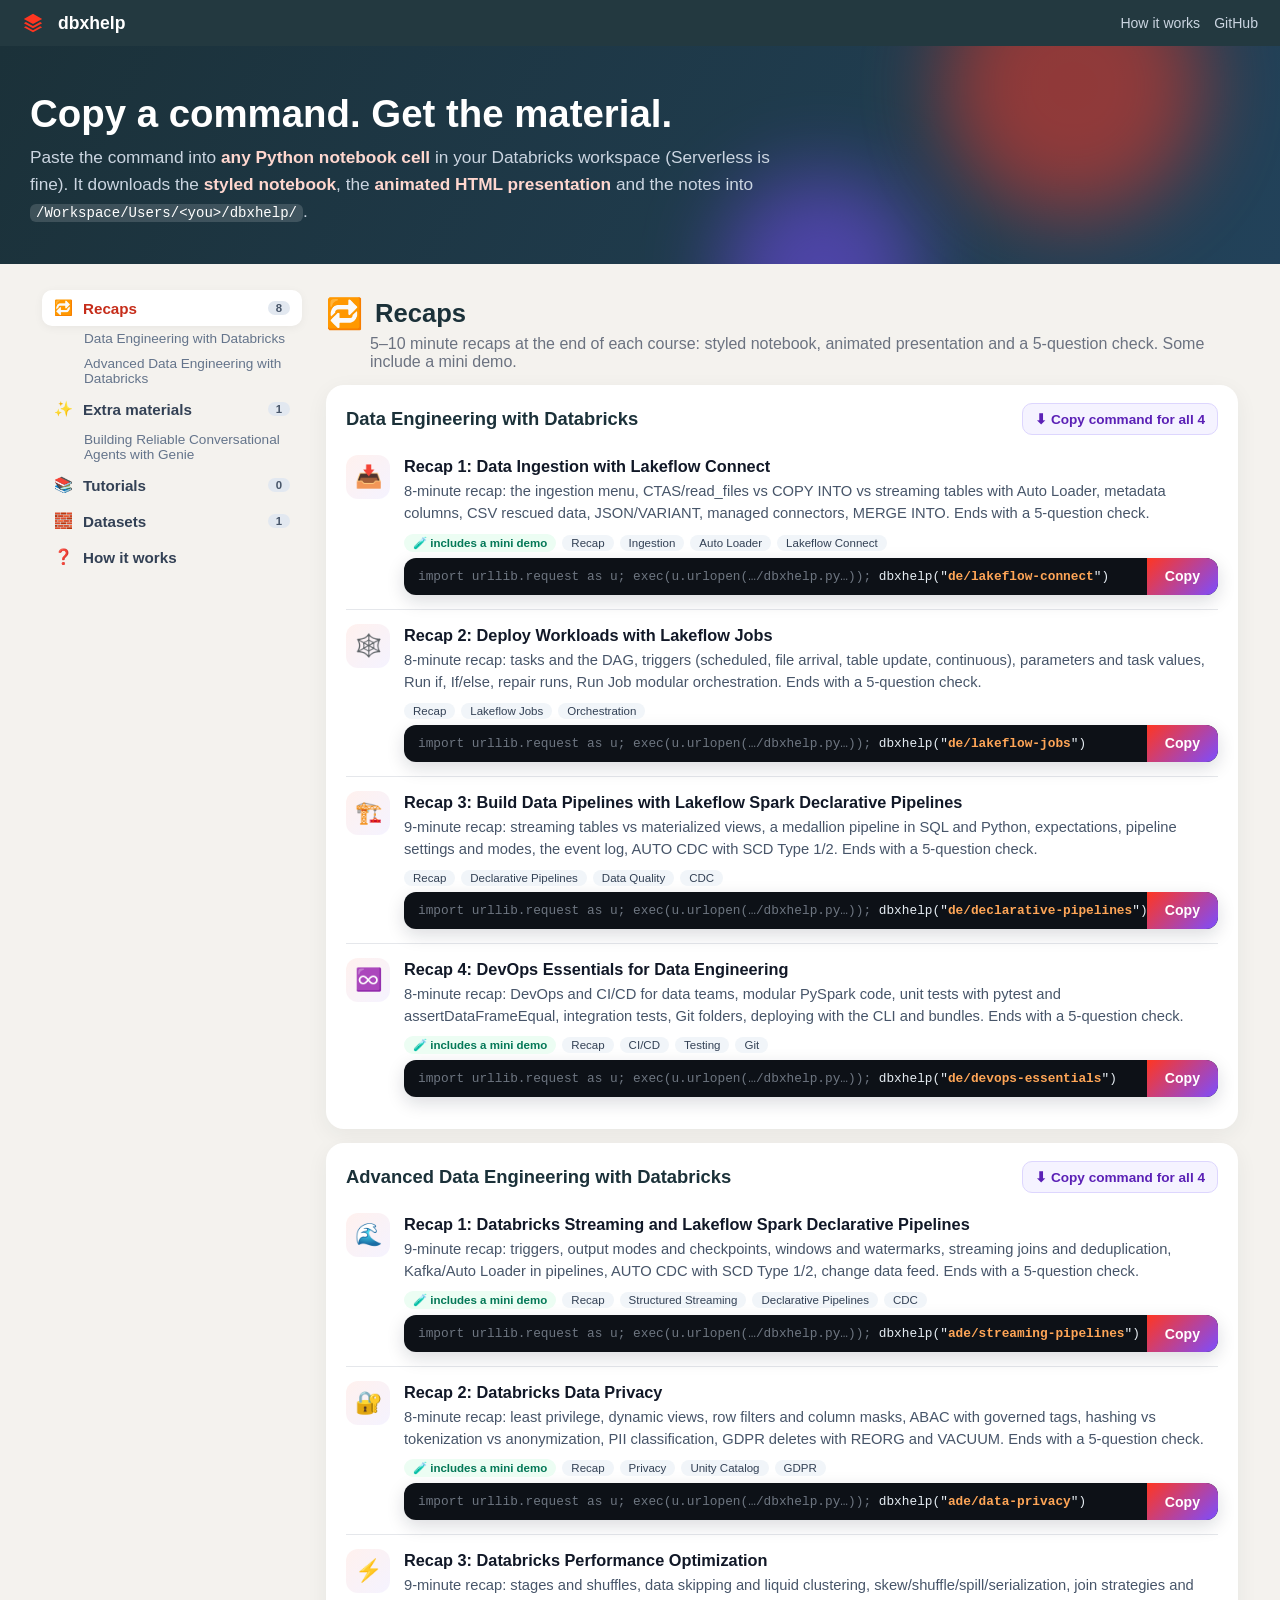
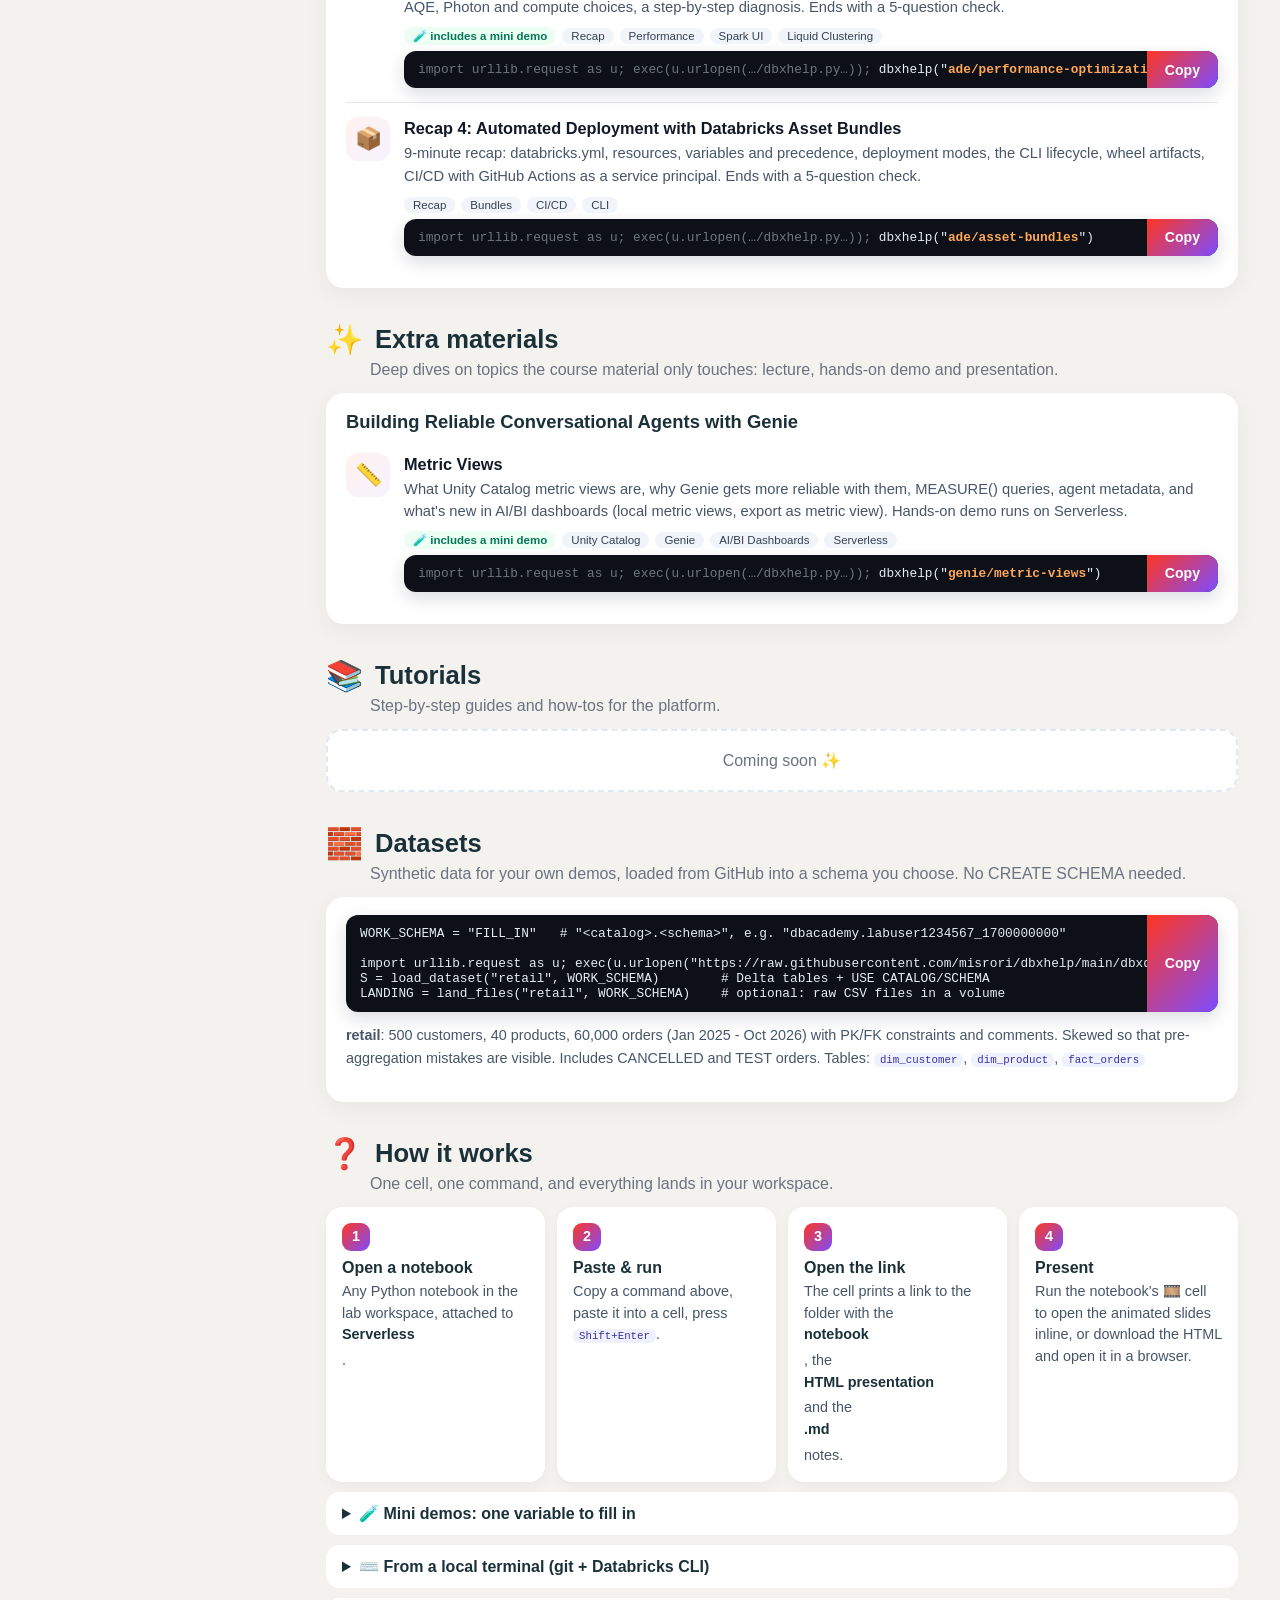
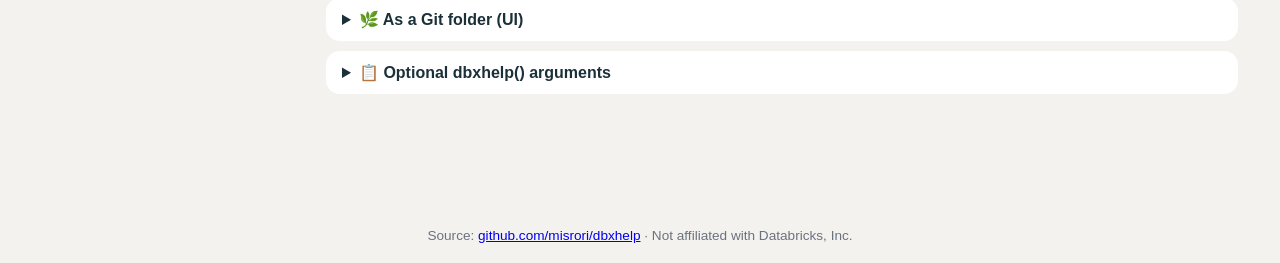
==== commit b8f04879: "Rich sandbox notebooks, animated HTML presentations, link-copier site, mini demos - tools/render.py:" ====
--- a/index.html
+++ b/index.html
@@ -3,180 +3,154 @@
 <head>
 <meta charset="utf-8">
 <meta name="viewport" content="width=device-width, initial-scale=1">
-<title>dbxhelp · Databricks course supplements</title>
+<title>dbxhelp · copy a command, get the material</title>
 <style>
-  :root { --accent: #FF3621; --navy: #1B3139; --blue: #2272B4; --bg: #F9F7F4; --text: #1F2328; --muted: #6B7280; --border: #E5E7EB; --green: #2E7D32; }
-  * { box-sizing: border-box; }
-  body { margin: 0; font-family: -apple-system, BlinkMacSystemFont, "Segoe UI", Roboto, Helvetica, Arial, sans-serif; color: var(--text); background: var(--bg); }
-  .hero { background: linear-gradient(135deg, var(--navy), #24495A); color: #fff; padding: 48px 24px 40px; }
-  .wrap { max-width: 1040px; margin: 0 auto; }
-  .hero h1 { margin: 0 0 8px; font-size: 2.2em; display: flex; align-items: center; gap: 12px; }
-  .hero p { margin: 0; color: #CBD5E1; font-size: 1.1em; max-width: 720px; line-height: 1.5; }
-  main { padding: 28px 24px 80px; }
-  h2 { color: var(--navy); margin: 36px 0 12px; }
-  .card { background: #fff; border: 1px solid var(--border); border-radius: 12px; padding: 22px 24px; margin: 14px 0; }
-  .steps { display: grid; grid-template-columns: repeat(auto-fit, minmax(260px, 1fr)); gap: 14px; }
-  .step { background: #fff; border: 1px solid var(--border); border-radius: 12px; padding: 18px; }
-  .step b { color: var(--navy); }
-  .num { display: inline-flex; width: 26px; height: 26px; border-radius: 50%; background: var(--accent); color: #fff; align-items: center; justify-content: center; font-weight: 700; margin-right: 8px; font-size: 0.9em; }
-  .tabs { display: flex; gap: 6px; flex-wrap: wrap; margin-top: 14px; }
-  .tabs button { border: 1px solid var(--border); background: #F8FAFC; padding: 7px 14px; border-radius: 8px; cursor: pointer; font-size: 0.9em; color: var(--text); }
-  .tabs button.active { background: var(--navy); color: #fff; border-color: var(--navy); }
-  .pane { display: none; margin-top: 12px; }
-  .pane.active { display: block; }
-  .pane ol { margin: 8px 0 0 0; padding-left: 20px; line-height: 1.7; }
-  .cmd { position: relative; background: #0F172A; color: #E2E8F0; border-radius: 8px; padding: 14px 92px 14px 16px; font-family: ui-monospace, SFMono-Regular, Menlo, Consolas, monospace; font-size: 0.85em; line-height: 1.55; white-space: pre-wrap; word-break: break-all; margin: 10px 0; }
-  .cmd button { position: absolute; top: 8px; right: 8px; border: 0; background: var(--accent); color: #fff; padding: 6px 12px; border-radius: 6px; cursor: pointer; font-size: 0.85em; font-family: inherit; }
-  .cmd button.ok { background: var(--green); }
-  .topic h3 { margin: 0 0 6px; color: var(--navy); font-size: 1.3em; }
-  .topic .summary { color: #374151; line-height: 1.55; margin: 0 0 10px; }
-  .tags span { display: inline-block; font-size: 0.75em; background: #EEF2F6; color: #334155; padding: 3px 9px; border-radius: 999px; margin: 0 6px 6px 0; }
-  .actions { display: flex; gap: 8px; flex-wrap: wrap; margin: 10px 0 4px; }
-  .actions a { text-decoration: none; font-size: 0.9em; padding: 7px 14px; border-radius: 8px; border: 1px solid var(--border); color: var(--navy); background: #fff; }
-  .actions a.primary { background: var(--blue); color: #fff; border-color: var(--blue); }
-  .module-title { font-size: 0.85em; text-transform: uppercase; letter-spacing: 0.06em; color: var(--muted); margin: 28px 0 4px; }
-  .files { font-size: 0.85em; color: var(--muted); margin-top: 6px; }
-  label.user { display: flex; gap: 10px; align-items: center; font-size: 0.9em; color: var(--muted); margin-top: 10px; flex-wrap: wrap; }
-  label.user input { flex: 1; min-width: 240px; padding: 7px 10px; border: 1px solid var(--border); border-radius: 6px; font-size: 1em; }
-  .note { font-size: 0.88em; color: var(--muted); margin-top: 6px; line-height: 1.5; }
-  code { background: #EEF2F6; padding: 0.1em 0.35em; border-radius: 4px; font-size: 0.92em; }
-  footer { text-align: center; color: var(--muted); font-size: 0.85em; padding: 30px; }
+:root{--accent:#FF3621;--navy:#1B3139;--purple:#7C4DFF;--teal:#00A3A1;--bg:#F4F2EE;--ink:#1F2937;--muted:#6B7280;--line:#E5E7EB}
+*{box-sizing:border-box}
+html{scroll-behavior:smooth;scroll-padding-top:70px}
+body{margin:0;font-family:-apple-system,BlinkMacSystemFont,"Segoe UI",Roboto,Helvetica,Arial,sans-serif;color:var(--ink);background:var(--bg)}
+@keyframes grad{0%{background-position:0% 50%}50%{background-position:100% 50%}100%{background-position:0% 50%}}
+@keyframes rise{from{opacity:0;transform:translateY(12px)}to{opacity:1;transform:none}}
+@keyframes float{0%,100%{transform:translate(0,0)}50%{transform:translate(20px,-16px)}}
+.top{position:sticky;top:0;z-index:5;display:flex;align-items:center;gap:14px;padding:12px 22px;background:rgba(27,49,57,.96);backdrop-filter:blur(8px);color:#fff}
+.top b{font-size:1.1em}
+.top .sp{flex:1}
+.top a{color:#CBD5E1;font-size:.88em;text-decoration:none}
+.hero{position:relative;overflow:hidden;color:#fff;padding:46px 30px 40px;background:linear-gradient(120deg,#1B3139,#22425a,#2a2f6b,#1B3139);background-size:300% 300%;animation:grad 14s ease infinite}
+.hero .blob{position:absolute;border-radius:50%;filter:blur(40px);opacity:.5;animation:float 10s ease-in-out infinite}
+.hero .in{position:relative;max-width:1240px;margin:0 auto}
+.hero h1{margin:0 0 8px;font-size:2.4em}
+.hero p{margin:0;color:#CBD5E1;max-width:780px;font-size:1.08em;line-height:1.55}
+.hero p b{color:#FFD7CF}
+.hero code{background:rgba(255,255,255,.15);color:#fff;padding:1px 6px;border-radius:6px}
+.layout{display:flex;max-width:1240px;margin:0 auto;gap:24px;padding:26px 22px 80px}
+nav.menu{width:260px;flex:none;position:sticky;top:76px;align-self:flex-start}
+nav.menu a{display:flex;align-items:center;gap:10px;padding:9px 12px;border-radius:10px;color:#334155;text-decoration:none;font-weight:600;font-size:.95em}
+nav.menu a:hover{background:#fff}
+nav.menu a.on{background:#fff;color:#C62D1A;box-shadow:0 2px 10px rgba(0,0,0,.05)}
+nav.menu a.sub{font-weight:500;font-size:.85em;padding:5px 12px 5px 42px;color:#64748B}
+nav.menu .cnt{margin-left:auto;font-size:.75em;background:#E2E8F0;color:#475569;border-radius:999px;padding:1px 8px}
+main{flex:1;min-width:0}
+section.cat{margin-bottom:34px;animation:rise .5s both}
+.cat-h{display:flex;align-items:center;gap:12px;margin:6px 0 4px}
+.cat-h .ic{font-size:30px}
+.cat-h h2{margin:0;color:var(--navy);font-size:1.6em}
+.cat-d{color:var(--muted);margin:0 0 14px 44px}
+.group{background:#fff;border-radius:18px;padding:18px 20px;margin:14px 0;box-shadow:0 6px 22px rgba(27,49,57,.06)}
+.group-h{display:flex;align-items:center;gap:12px;flex-wrap:wrap;margin-bottom:6px}
+.group-h h3{margin:0;color:var(--navy);font-size:1.15em;flex:1}
+.item{display:grid;grid-template-columns:44px minmax(0,1fr);gap:14px;padding:14px 0;border-top:1px solid var(--line)}
+.group-h+.item{border-top:0}
+.num{width:44px;height:44px;border-radius:12px;display:flex;align-items:center;justify-content:center;font-size:22px;background:linear-gradient(135deg,#FFF1EE,#F5F3FF)}
+.item h4{margin:2px 0 4px;font-size:1.02em;color:#111827}
+.item p{margin:0 0 8px;color:#475569;font-size:.92em;line-height:1.5}
+.tags span{display:inline-block;font-size:.72em;background:#F1F5F9;color:#334155;padding:2px 9px;border-radius:999px;margin:0 6px 6px 0}
+.tags span.demo{background:#ECFDF3;color:#047857;font-weight:700}
+.cmd{display:flex;align-items:stretch;border-radius:12px;overflow:hidden;background:#0D1117;box-shadow:0 6px 18px rgba(15,23,42,.15)}
+.cmd code{flex:1;color:#E6EDF3;font-family:ui-monospace,SFMono-Regular,Menlo,Consolas,monospace;font-size:.8em;padding:11px 14px;white-space:nowrap;overflow-x:auto}
+.cmd code .dim{color:#6E7681}
+.cmd code em{color:#FFA657;font-style:normal;font-weight:700}
+.cmd button{border:0;background:linear-gradient(135deg,var(--accent),var(--purple));color:#fff;font-weight:700;padding:0 18px;cursor:pointer;font-size:.88em;white-space:nowrap}
+.cmd button.ok{background:#22C55E}
+.cmd.multi code{white-space:pre}
+.copyall button{border:1px solid #DDD6FE;background:#F5F3FF;color:#5B21B6;font-weight:700;border-radius:10px;padding:7px 12px;cursor:pointer;font-size:.85em}
+.copyall button.ok{background:#22C55E;color:#fff;border-color:#22C55E}
+.empty{color:var(--muted);background:#fff;border:2px dashed #E2E8F0;border-radius:16px;padding:20px;text-align:center}
+.steps{display:grid;grid-template-columns:repeat(auto-fit,minmax(210px,1fr));gap:12px}
+.step{background:#fff;border-radius:16px;padding:16px;box-shadow:0 4px 14px rgba(0,0,0,.04)}
+.step .n{display:inline-flex;width:28px;height:28px;border-radius:9px;background:linear-gradient(135deg,var(--accent),var(--purple));color:#fff;font-weight:800;align-items:center;justify-content:center;margin-bottom:8px}
+.step b{display:block;color:var(--navy);margin-bottom:4px}
+.step span{color:#475569;font-size:.9em;line-height:1.5}
+.note{color:#475569;font-size:.9em;line-height:1.6}
+.note code,.step code{background:#EEF2FF;color:#3730A3;padding:1px 6px;border-radius:6px;font-size:.92em}
+details{background:#fff;border-radius:14px;padding:12px 16px;margin:10px 0}
+details .cmd{margin-top:10px}
+summary{cursor:pointer;font-weight:700;color:var(--navy)}
+footer{text-align:center;color:var(--muted);font-size:.85em;padding:20px}
+@media (max-width:900px){nav.menu{display:none}.layout{padding:18px 12px}}
 </style>
 </head>
 <body>
-<section class="hero"><div class="wrap">
-  <h1><svg width="34" height="34" viewBox="0 0 24 24" fill="#FF3621"><path d="M12 2 2 7.5l10 5.5 10-5.5L12 2Zm0 13.2L4.2 11 2 12.2 12 17.7l10-5.5-2.2-1.2L12 15.2Zm0 4.6-7.8-4.3L2 16.7 12 22l10-5.3-2.2-1.2L12 19.8Z"/></svg>dbxhelp</h1>
-  <p>Supplementary notebooks, slides and notes for Databricks courses. Pull any topic into your workspace with <b>one line</b>, straight from a notebook running on <b>Serverless</b>.</p>
-</div></section>
-
-<main><div class="wrap">
-
-  <h2>How to load a topic into Databricks</h2>
-  <div class="steps">
-    <div class="step"><span class="num">1</span><b>Open any notebook</b><br><span class="note">In the lab workspace: <i>New → Notebook</i>, keep <b>Serverless</b> selected, language <b>Python</b>.</span></div>
-    <div class="step"><span class="num">2</span><b>Paste the command</b><br><span class="note">Click <b>Copy</b> next to a topic below, paste it into a cell and press <kbd>Shift</kbd>+<kbd>Enter</kbd>.</span></div>
-    <div class="step"><span class="num">3</span><b>Open the link</b><br><span class="note">The notebooks land in <code>/Workspace/Users/&lt;you&gt;/dbxhelp/…</code>. Click the printed link to open them.</span></div>
+<div class="top"><svg width="22" height="22" viewBox="0 0 24 24" fill="#FF3621"><path d="M12 2 2 7.5l10 5.5 10-5.5L12 2Zm0 13.2L4.2 11 2 12.2 12 17.7l10-5.5-2.2-1.2L12 15.2Zm0 4.6-7.8-4.3L2 16.7 12 22l10-5.3-2.2-1.2L12 19.8Z"/></svg><b>dbxhelp</b><span class="sp"></span><a href="#how">How it works</a><a href="https://github.com/misrori/dbxhelp" target="_blank">GitHub</a></div>
+<div class="hero">
+  <div class="blob" style="width:260px;height:260px;background:#FF3621;right:6%;top:-90px"></div>
+  <div class="blob" style="width:200px;height:200px;background:#7C4DFF;right:28%;bottom:-110px;animation-delay:-4s"></div>
+  <div class="in">
+    <h1>Copy a command. Get the material.</h1>
+    <p>Paste the command into <b>any Python notebook cell</b> in your Databricks workspace (Serverless is fine). It downloads the <b>styled notebook</b>, the <b>animated HTML presentation</b> and the notes into <code>/Workspace/Users/&lt;you&gt;/dbxhelp/</code>.</p>
   </div>
-
-  <div class="card">
-    <b>Other ways to load</b>
-    <div class="tabs" id="methodTabs">
-      <button data-pane="m-notebook" class="active">Notebook cell (recommended)</button>
-      <button data-pane="m-terminal">Local terminal: git + Databricks CLI</button>
-      <button data-pane="m-gitfolder">Git folder (UI)</button>
-    </div>
-    <div class="pane active" id="m-notebook">
-      <p class="note">Works on Serverless with nothing to install: it uses the pre-installed <code>databricks-sdk</code> and imports the notebooks of one topic. List everything that's available:</p>
-      <div class="cmd" data-tpl="list"></div>
-      <p class="note">Optional arguments: <code>target="/Workspace/Shared/dbxhelp"</code>, <code>overwrite=False</code>, <code>include_docs=False</code>, <code>branch="dev"</code>.</p>
-    </div>
-    <div class="pane" id="m-terminal">
-      <p class="note">On your laptop, with the <a href="https://docs.databricks.com/aws/en/dev-tools/cli/install" target="_blank">Databricks CLI</a> authenticated to the lab workspace (<code>databricks auth login --host https://&lt;workspace-url&gt;</code>). The command clones (or updates) the repo and uploads one topic folder.</p>
-      <label class="user">Your workspace user name (email): <input id="userEmail" placeholder="you@company.com"></label>
-      <div class="cmd" data-tpl="terminal-generic"></div>
-      <p class="note">Each topic below also has its own terminal command.</p>
-    </div>
-    <div class="pane" id="m-gitfolder">
-      <ol>
-        <li>In the workspace: <b>Workspace → your home folder → Create → Git folder</b>.</li>
-        <li>Git repository URL: <code>https://github.com/misrori/dbxhelp</code> (provider: GitHub, public repo, no token needed).</li>
-        <li>Optional: <b>Advanced → Sparse checkout mode</b> with a cone pattern like <code>modules/genie-conversational-agents</code> to pull just one module.</li>
-        <li>Click <b>Create Git folder</b>. Later you can use <b>⋮ → Git… → Pull</b> to get updates.</li>
-      </ol>
-    </div>
-  </div>
-
-  <h2>Topics</h2>
-  <p class="note">Tip: <code>dbxhelp("de")</code> or <code>dbxhelp("ade")</code> imports every topic of a module at once, e.g. all four recaps of a learning path.</p>
-  <div id="topics"></div>
-
-  <h2>Synthetic datasets for demos</h2>
-  <div class="card">
-    <p class="note" style="margin-top:0">Demos never create schemas. You fill in <b>one variable</b>, the <code>catalog.schema</code> you can write to (in the lab: <code>dbacademy.&lt;your labuser schema&gt;</code>). One line then downloads the data from GitHub and creates Delta tables there. Use it in any notebook:</p>
-    <div class="cmd" data-tpl="dataset"></div>
-    <div id="datasets"></div>
-  </div>
-
-</div></main>
+</div>
+<div class="layout">
+  <nav class="menu" id="menu"></nav>
+  <main id="main"></main>
+</div>
 <footer>Source: <a href="https://github.com/misrori/dbxhelp" target="_blank">github.com/misrori/dbxhelp</a> · Not affiliated with Databricks, Inc.</footer>
-
 <script>
-window.CATALOG = {"repo": "misrori/dbxhelp", "branch": "main", "modules": [{"id": "de", "title": "Data Engineering with Databricks", "folder": "modules/data-engineering", "workspace_folder": "Data Engineering", "topics": [{"id": "lakeflow-connect", "title": "Recap 1: Data Ingestion with Lakeflow Connect", "summary": "8-minute recap: the ingestion menu, CTAS/read_files vs COPY INTO vs streaming tables with Auto Loader, metadata columns, CSV rescued data, JSON/VARIANT, managed connectors, MERGE INTO. Ends with a 5-question check.", "tags": ["Recap", "Ingestion", "Auto Loader", "Lakeflow Connect"], "folder": "01-lakeflow-connect", "workspace_folder": "Recaps", "updated": "2026-11-12", "notebooks": [{"file": "01_recap_lakeflow_connect.py", "name": "01 Recap - Data Ingestion with Lakeflow Connect", "from_doc": true}], "doc": "lakeflow-connect-recap.md", "quiz": "lakeflow-connect-recap.quiz.json", "html": "lakeflow-connect-recap.html"}, {"id": "lakeflow-jobs", "title": "Recap 2: Deploy Workloads with Lakeflow Jobs", "summary": "8-minute recap: tasks and the DAG, triggers (scheduled, file arrival, table update, continuous), parameters and task values, Run if, If/else, repair runs, Run Job modular orchestration. Ends with a 5-question check.", "tags": ["Recap", "Lakeflow Jobs", "Orchestration"], "folder": "02-lakeflow-jobs", "workspace_folder": "Recaps", "updated": "2026-11-12", "notebooks": [{"file": "02_recap_lakeflow_jobs.py", "name": "02 Recap - Deploy Workloads with Lakeflow Jobs", "from_doc": true}], "doc": "lakeflow-jobs-recap.md", "quiz": "lakeflow-jobs-recap.quiz.json", "html": "lakeflow-jobs-recap.html"}, {"id": "declarative-pipelines", "title": "Recap 3: Build Data Pipelines with Lakeflow Spark Declarative Pipelines", "summary": "9-minute recap: streaming tables vs materialized views, a medallion pipeline in SQL and Python, expectations, pipeline settings and modes, the event log, AUTO CDC with SCD Type 1/2. Ends with a 5-question check.", "tags": ["Recap", "Declarative Pipelines", "Data Quality", "CDC"], "folder": "03-declarative-pipelines", "workspace_folder": "Recaps", "updated": "2026-11-12", "notebooks": [{"file": "03_recap_declarative_pipelines.py", "name": "03 Recap - Build Data Pipelines with Lakeflow Spark Declarative Pipelines", "from_doc": true}], "doc": "declarative-pipelines-recap.md", "quiz": "declarative-pipelines-recap.quiz.json", "html": "declarative-pipelines-recap.html"}, {"id": "devops-essentials", "title": "Recap 4: DevOps Essentials for Data Engineering", "summary": "8-minute recap: DevOps and CI/CD for data teams, modular PySpark code, unit tests with pytest and assertDataFrameEqual, integration tests, Git folders, deploying with the CLI and bundles. Ends with a 5-question check.", "tags": ["Recap", "CI/CD", "Testing", "Git"], "folder": "04-devops-essentials", "workspace_folder": "Recaps", "updated": "2026-11-12", "notebooks": [{"file": "04_recap_devops_essentials.py", "name": "04 Recap - DevOps Essentials for Data Engineering", "from_doc": true}], "doc": "devops-essentials-recap.md", "quiz": "devops-essentials-recap.quiz.json", "html": "devops-essentials-recap.html"}]}, {"id": "ade", "title": "Advanced Data Engineering with Databricks", "folder": "modules/advanced-data-engineering", "workspace_folder": "Advanced Data Engineering", "topics": [{"id": "streaming-pipelines", "title": "Recap 1: Databricks Streaming and Lakeflow Spark Declarative Pipelines", "summary": "9-minute recap: triggers, output modes and checkpoints, windows and watermarks, streaming joins and deduplication, Kafka/Auto Loader in pipelines, AUTO CDC with SCD Type 1/2, change data feed. Ends with a 5-question check.", "tags": ["Recap", "Structured Streaming", "Declarative Pipelines", "CDC"], "folder": "01-streaming-pipelines", "workspace_folder": "Recaps", "updated": "2026-11-12", "notebooks": [{"file": "01_recap_streaming_pipelines.py", "name": "01 Recap - Databricks Streaming and Lakeflow Spark Declarative Pipelines", "from_doc": true}], "doc": "streaming-pipelines-recap.md", "quiz": "streaming-pipelines-recap.quiz.json", "html": "streaming-pipelines-recap.html"}, {"id": "data-privacy", "title": "Recap 2: Databricks Data Privacy", "summary": "8-minute recap: least privilege, dynamic views, row filters and column masks, ABAC with governed tags, hashing vs tokenization vs anonymization, PII classification, GDPR deletes with REORG and VACUUM. Ends with a 5-question check.", "tags": ["Recap", "Privacy", "Unity Catalog", "GDPR"], "folder": "02-data-privacy", "workspace_folder": "Recaps", "updated": "2026-11-12", "notebooks": [{"file": "02_recap_data_privacy.py", "name": "02 Recap - Databricks Data Privacy", "from_doc": true}], "doc": "data-privacy-recap.md", "quiz": "data-privacy-recap.quiz.json", "html": "data-privacy-recap.html"}, {"id": "performance-optimization", "title": "Recap 3: Databricks Performance Optimization", "summary": "9-minute recap: stages and shuffles, data skipping and liquid clustering, skew/shuffle/spill/serialization, join strategies and AQE, Photon and compute choices, a step-by-step diagnosis. Ends with a 5-question check.", "tags": ["Recap", "Performance", "Spark UI", "Liquid Clustering"], "folder": "03-performance-optimization", "workspace_folder": "Recaps", "updated": "2026-11-12", "notebooks": [{"file": "03_recap_performance_optimization.py", "name": "03 Recap - Databricks Performance Optimization", "from_doc": true}], "doc": "performance-optimization-recap.md", "quiz": "performance-optimization-recap.quiz.json", "html": "performance-optimization-recap.html"}, {"id": "asset-bundles", "title": "Recap 4: Automated Deployment with Databricks Asset Bundles", "summary": "9-minute recap: databricks.yml, resources, variables and precedence, deployment modes, the CLI lifecycle, wheel artifacts, CI/CD with GitHub Actions as a service principal. Ends with a 5-question check.", "tags": ["Recap", "Bundles", "CI/CD", "CLI"], "folder": "04-asset-bundles", "workspace_folder": "Recaps", "updated": "2026-11-12", "notebooks": [{"file": "04_recap_asset_bundles.py", "name": "04 Recap - Automated Deployment with Databricks Asset Bundles", "from_doc": true}], "doc": "asset-bundles-recap.md", "quiz": "asset-bundles-recap.quiz.json", "html": "asset-bundles-recap.html"}]}, {"id": "genie", "title": "Building Reliable Conversational Agents with Genie", "folder": "modules/genie-conversational-agents", "workspace_folder": "Genie - Conversational Agents", "topics": [{"id": "metric-views", "title": "Metric Views", "summary": "What Unity Catalog metric views are, why Genie gets more reliable with them, MEASURE() queries, agent metadata, and what's new in AI/BI dashboards (local metric views, export as metric view). Hands-on demo runs on Serverless.", "tags": ["Unity Catalog", "Genie", "AI/BI Dashboards", "Serverless"], "folder": "metric-views", "workspace_folder": "Metric Views", "updated": "2026-11-12", "notebooks": [{"file": "01_lecture_metric_views.sql", "name": "01 Lecture - Metric Views Explained"}, {"file": "02_demo_metric_views.py", "name": "02 Demo - Metric Views Hands-on"}], "doc": "metric-views.md", "html": "metric-views.html"}]}], "datasets": [{"id": "retail", "title": "Retail star schema", "description": "500 customers, 40 products, 60,000 orders (Jan 2025 - Oct 2026) with PK/FK constraints and comments. Skewed so that pre-aggregation mistakes are visible. Includes CANCELLED and TEST orders.", "tables": ["dim_customer", "dim_product", "fact_orders"], "used_by": ["genie/metric-views"]}]};
+var C = {"repo": "misrori/dbxhelp", "branch": "main", "modules": [{"id": "de", "title": "Data Engineering with Databricks", "folder": "modules/data-engineering", "workspace_folder": "Data Engineering", "topics": [{"id": "lakeflow-connect", "title": "Recap 1: Data Ingestion with Lakeflow Connect", "summary": "8-minute recap: the ingestion menu, CTAS/read_files vs COPY INTO vs streaming tables with Auto Loader, metadata columns, CSV rescued data, JSON/VARIANT, managed connectors, MERGE INTO. Ends with a 5-question check.", "tags": ["Recap", "Ingestion", "Auto Loader", "Lakeflow Connect"], "folder": "01-lakeflow-connect", "workspace_folder": "Recaps", "updated": "2026-11-12", "notebooks": [{"file": "01_recap_lakeflow_connect.py", "name": "01 Recap - Data Ingestion with Lakeflow Connect", "from_doc": true}], "doc": "lakeflow-connect-recap.md", "quiz": "lakeflow-connect-recap.quiz.json", "html": "lakeflow-connect-recap.html", "category": "recaps", "icon": "📥", "demo": true}, {"id": "lakeflow-jobs", "title": "Recap 2: Deploy Workloads with Lakeflow Jobs", "summary": "8-minute recap: tasks and the DAG, triggers (scheduled, file arrival, table update, continuous), parameters and task values, Run if, If/else, repair runs, Run Job modular orchestration. Ends with a 5-question check.", "tags": ["Recap", "Lakeflow Jobs", "Orchestration"], "folder": "02-lakeflow-jobs", "workspace_folder": "Recaps", "updated": "2026-11-12", "notebooks": [{"file": "02_recap_lakeflow_jobs.py", "name": "02 Recap - Deploy Workloads with Lakeflow Jobs", "from_doc": true}], "doc": "lakeflow-jobs-recap.md", "quiz": "lakeflow-jobs-recap.quiz.json", "html": "lakeflow-jobs-recap.html", "category": "recaps", "icon": "🕸️", "demo": false}, {"id": "declarative-pipelines", "title": "Recap 3: Build Data Pipelines with Lakeflow Spark Declarative Pipelines", "summary": "9-minute recap: streaming tables vs materialized views, a medallion pipeline in SQL and Python, expectations, pipeline settings and modes, the event log, AUTO CDC with SCD Type 1/2. Ends with a 5-question check.", "tags": ["Recap", "Declarative Pipelines", "Data Quality", "CDC"], "folder": "03-declarative-pipelines", "workspace_folder": "Recaps", "updated": "2026-11-12", "notebooks": [{"file": "03_recap_declarative_pipelines.py", "name": "03 Recap - Build Data Pipelines with Lakeflow Spark Declarative Pipelines", "from_doc": true}], "doc": "declarative-pipelines-recap.md", "quiz": "declarative-pipelines-recap.quiz.json", "html": "declarative-pipelines-recap.html", "category": "recaps", "icon": "🏗️", "demo": false}, {"id": "devops-essentials", "title": "Recap 4: DevOps Essentials for Data Engineering", "summary": "8-minute recap: DevOps and CI/CD for data teams, modular PySpark code, unit tests with pytest and assertDataFrameEqual, integration tests, Git folders, deploying with the CLI and bundles. Ends with a 5-question check.", "tags": ["Recap", "CI/CD", "Testing", "Git"], "folder": "04-devops-essentials", "workspace_folder": "Recaps", "updated": "2026-11-12", "notebooks": [{"file": "04_recap_devops_essentials.py", "name": "04 Recap - DevOps Essentials for Data Engineering", "from_doc": true}], "doc": "devops-essentials-recap.md", "quiz": "devops-essentials-recap.quiz.json", "html": "devops-essentials-recap.html", "category": "recaps", "icon": "♾️", "demo": true}]}, {"id": "ade", "title": "Advanced Data Engineering with Databricks", "folder": "modules/advanced-data-engineering", "workspace_folder": "Advanced Data Engineering", "topics": [{"id": "streaming-pipelines", "title": "Recap 1: Databricks Streaming and Lakeflow Spark Declarative Pipelines", "summary": "9-minute recap: triggers, output modes and checkpoints, windows and watermarks, streaming joins and deduplication, Kafka/Auto Loader in pipelines, AUTO CDC with SCD Type 1/2, change data feed. Ends with a 5-question check.", "tags": ["Recap", "Structured Streaming", "Declarative Pipelines", "CDC"], "folder": "01-streaming-pipelines", "workspace_folder": "Recaps", "updated": "2026-11-12", "notebooks": [{"file": "01_recap_streaming_pipelines.py", "name": "01 Recap - Databricks Streaming and Lakeflow Spark Declarative Pipelines", "from_doc": true}], "doc": "streaming-pipelines-recap.md", "quiz": "streaming-pipelines-recap.quiz.json", "html": "streaming-pipelines-recap.html", "category": "recaps", "icon": "🌊", "demo": true}, {"id": "data-privacy", "title": "Recap 2: Databricks Data Privacy", "summary": "8-minute recap: least privilege, dynamic views, row filters and column masks, ABAC with governed tags, hashing vs tokenization vs anonymization, PII classification, GDPR deletes with REORG and VACUUM. Ends with a 5-question check.", "tags": ["Recap", "Privacy", "Unity Catalog", "GDPR"], "folder": "02-data-privacy", "workspace_folder": "Recaps", "updated": "2026-11-12", "notebooks": [{"file": "02_recap_data_privacy.py", "name": "02 Recap - Databricks Data Privacy", "from_doc": true}], "doc": "data-privacy-recap.md", "quiz": "data-privacy-recap.quiz.json", "html": "data-privacy-recap.html", "category": "recaps", "icon": "🔐", "demo": true}, {"id": "performance-optimization", "title": "Recap 3: Databricks Performance Optimization", "summary": "9-minute recap: stages and shuffles, data skipping and liquid clustering, skew/shuffle/spill/serialization, join strategies and AQE, Photon and compute choices, a step-by-step diagnosis. Ends with a 5-question check.", "tags": ["Recap", "Performance", "Spark UI", "Liquid Clustering"], "folder": "03-performance-optimization", "workspace_folder": "Recaps", "updated": "2026-11-12", "notebooks": [{"file": "03_recap_performance_optimization.py", "name": "03 Recap - Databricks Performance Optimization", "from_doc": true}], "doc": "performance-optimization-recap.md", "quiz": "performance-optimization-recap.quiz.json", "html": "performance-optimization-recap.html", "category": "recaps", "icon": "⚡", "demo": true}, {"id": "asset-bundles", "title": "Recap 4: Automated Deployment with Databricks Asset Bundles", "summary": "9-minute recap: databricks.yml, resources, variables and precedence, deployment modes, the CLI lifecycle, wheel artifacts, CI/CD with GitHub Actions as a service principal. Ends with a 5-question check.", "tags": ["Recap", "Bundles", "CI/CD", "CLI"], "folder": "04-asset-bundles", "workspace_folder": "Recaps", "updated": "2026-11-12", "notebooks": [{"file": "04_recap_asset_bundles.py", "name": "04 Recap - Automated Deployment with Databricks Asset Bundles", "from_doc": true}], "doc": "asset-bundles-recap.md", "quiz": "asset-bundles-recap.quiz.json", "html": "asset-bundles-recap.html", "category": "recaps", "icon": "📦", "demo": false}]}, {"id": "genie", "title": "Building Reliable Conversational Agents with Genie", "folder": "modules/genie-conversational-agents", "workspace_folder": "Genie - Conversational Agents", "topics": [{"id": "metric-views", "title": "Metric Views", "summary": "What Unity Catalog metric views are, why Genie gets more reliable with them, MEASURE() queries, agent metadata, and what's new in AI/BI dashboards (local metric views, export as metric view). Hands-on demo runs on Serverless.", "tags": ["Unity Catalog", "Genie", "AI/BI Dashboards", "Serverless"], "folder": "metric-views", "workspace_folder": "Metric Views", "updated": "2026-11-12", "notebooks": [{"file": "01_lecture_metric_views.py", "name": "01 Lecture - Metric Views Explained", "from_doc": true}, {"file": "02_demo_metric_views.py", "name": "02 Demo - Metric Views Hands-on"}], "doc": "metric-views.md", "html": "metric-views.html", "category": "extra", "icon": "📏", "demo": true, "quiz": "metric-views.quiz.json"}]}], "datasets": [{"id": "retail", "title": "Retail star schema", "description": "500 customers, 40 products, 60,000 orders (Jan 2025 - Oct 2026) with PK/FK constraints and comments. Skewed so that pre-aggregation mistakes are visible. Includes CANCELLED and TEST orders.", "tables": ["dim_customer", "dim_product", "fact_orders"], "used_by": ["genie/metric-views"]}], "categories": [{"id": "recaps", "title": "Recaps", "icon": "🔁", "description": "5–10 minute recaps at the end of each course: styled notebook, animated presentation and a 5-question check. Some include a mini demo."}, {"id": "extra", "title": "Extra materials", "icon": "✨", "description": "Deep dives on topics the course material only touches: lecture, hands-on demo and presentation."}, {"id": "tutorials", "title": "Tutorials", "icon": "📚", "description": "Step-by-step guides and how-tos for the platform."}]};
 (function () {
-  var C = window.CATALOG, repo = C.repo, branch = C.branch;
+  var repo = C.repo, branch = C.branch, COPY = [];
   var loader = 'import urllib.request as u; exec(u.urlopen("https://raw.githubusercontent.com/' + repo + '/' + branch + '/dbxhelp.py").read().decode()); ';
-  var emailInput = document.getElementById('userEmail');
-  emailInput.value = localStorage.getItem('dbxhelp-email') || '';
-
-  function user() { return emailInput.value.trim() || '<you@company.com>'; }
-  function terminalCmd(src, dest) {
-    return 'D="${TMPDIR:-/tmp}/dbxhelp"; (git -C "$D" pull -q 2>/dev/null || git clone -q --depth 1 https://github.com/' + repo + '.git "$D") && \\\n' +
-           'databricks workspace import-dir "$D/' + src + '" "/Workspace/Users/' + user() + '/dbxhelp/' + dest + '" --overwrite';
+  function esc(s) { return String(s).replace(/&/g, '&amp;').replace(/</g, '&lt;').replace(/>/g, '&gt;'); }
+  function cmdFor(key) { return loader + 'dbxhelp("' + key + '")'; }
+  function copyAttr(text) { COPY.push(text); return 'data-copy="' + (COPY.length - 1) + '"'; }
+  function cmdBox(text, multi) {
+    var shown = text.indexOf(loader) === 0
+      ? '<span class="dim">import urllib.request as u; exec(u.urlopen(\u2026/dbxhelp.py\u2026)); </span>' + esc(text.slice(loader.length)).replace(/dbxhelp\("([^"]+)"\)/g, 'dbxhelp("<em>$1</em>")')
+      : esc(text);
+    return '<div class="cmd' + (multi ? ' multi' : '') + '"><code>' + shown + '</code><button ' + copyAttr(text) + '>Copy</button></div>';
   }
-  var templates = {
-    'list': function () { return loader + 'dbxhelp()'; },
-    'terminal-generic': function () { return terminalCmd('modules', 'modules'); },
-    'dataset': function () {
-      return 'WORK_SCHEMA = "FILL_IN"   # e.g. "dbacademy.labuser1234567_1700000000"\n\n' +
-             'import urllib.request as u; exec(u.urlopen("https://raw.githubusercontent.com/' + repo + '/' + branch + '/dbxdata.py").read().decode())\n' +
-             'S = load_dataset("retail", WORK_SCHEMA)';
-    }
-  };
-  document.getElementById('datasets').innerHTML = (C.datasets || []).map(function (d) {
-    return '<div style="margin-top:12px"><b>' + d.id + '</b>: ' + d.title + '. <span class="note">' + d.description +
-      ' Tables: ' + d.tables.map(function (t) { return '<code>' + t + '</code>'; }).join(', ') +
-      ' · <a href="https://github.com/' + repo + '/tree/' + branch + '/data/' + d.id + '" target="_blank">files</a></span></div>';
-  }).join('');
-
-  var host = document.getElementById('topics'), html = '';
-  C.modules.forEach(function (m) {
-    html += '<div class="module-title">' + m.title + '</div>';
-    m.topics.forEach(function (t) {
-      var key = m.id + '/' + t.id, src = m.folder + '/' + t.folder;
-      templates['nb:' + key] = function () { return loader + 'dbxhelp("' + key + '")'; };
-      templates['tm:' + key] = function () { return terminalCmd(src, m.workspace_folder + '/' + t.workspace_folder); };
-      html += '<div class="card topic"><h3>' + t.title + '</h3><p class="summary">' + t.summary + '</p>' +
-        '<div class="tags">' + (t.tags || []).map(function (x) { return '<span>' + x + '</span>'; }).join('') + '</div>' +
-        '<div class="actions">' +
-          (t.html ? '<a class="primary" href="' + src + '/' + t.html + '#slides">🎞️ Presentation</a><a href="' + src + '/' + t.html + '#doc">📄 Document</a>' : '') +
-          (t.doc ? '<a href="https://github.com/' + repo + '/blob/' + branch + '/' + src + '/' + t.doc + '" target="_blank">Markdown</a>' : '') +
-          '<a href="https://github.com/' + repo + '/tree/' + branch + '/' + src + '" target="_blank">Files on GitHub</a>' +
-        '</div>' +
-        '<div class="tabs"><button class="active" data-pane="p-nb-' + t.id + '">Notebook cell</button><button data-pane="p-tm-' + t.id + '">Local terminal</button></div>' +
-        '<div class="pane active" id="p-nb-' + t.id + '"><div class="cmd" data-tpl="nb:' + key + '"></div></div>' +
-        '<div class="pane" id="p-tm-' + t.id + '"><div class="cmd" data-tpl="tm:' + key + '"></div><p class="note">Set your user name in “Other ways to load → Local terminal” above.</p></div>' +
-        '<div class="files">Notebooks: ' + t.notebooks.map(function (n) { return n.name; }).join(' · ') + (t.updated ? ' · updated ' + t.updated : '') + '</div>' +
-        '</div>';
+  var menu = '', main = '';
+  (C.categories || []).forEach(function (cat) {
+    var groups = C.modules.map(function (m) { return { m: m, topics: m.topics.filter(function (t) { return (t.category || 'extra') === cat.id; }) }; }).filter(function (g) { return g.topics.length; });
+    var count = groups.reduce(function (a, g) { return a + g.topics.length; }, 0);
+    menu += '<a href="#' + cat.id + '" data-sec="' + cat.id + '"><span>' + cat.icon + '</span>' + esc(cat.title) + '<span class="cnt">' + count + '</span></a>';
+    groups.forEach(function (g) { menu += '<a class="sub" href="#' + cat.id + '-' + g.m.id + '">' + esc(g.m.title) + '</a>'; });
+    main += '<section class="cat" id="' + cat.id + '"><div class="cat-h"><span class="ic">' + cat.icon + '</span><h2>' + esc(cat.title) + '</h2></div><p class="cat-d">' + esc(cat.description) + '</p>';
+    if (!groups.length) main += '<div class="empty">Coming soon ✨</div>';
+    groups.forEach(function (g) {
+      var all = g.topics.length > 1 && g.topics.length === g.m.topics.length;
+      main += '<div class="group" id="' + cat.id + '-' + g.m.id + '"><div class="group-h"><h3>' + esc(g.m.title) + '</h3>' +
+        (all ? '<div class="copyall"><button ' + copyAttr(cmdFor(g.m.id)) + '>⬇ Copy command for all ' + g.topics.length + '</button></div>' : '') + '</div>';
+      g.topics.forEach(function (t) {
+        var demo = t.demo ? '<span class="demo">🧪 includes a mini demo</span>' : '';
+        main += '<div class="item"><div class="num">' + (t.icon || '📘') + '</div><div><h4>' + esc(t.title) + '</h4><p>' + esc(t.summary) + '</p>' +
+          '<div class="tags">' + demo + (t.tags || []).map(function (x) { return '<span>' + esc(x) + '</span>'; }).join('') + '</div>' + cmdBox(cmdFor(g.m.id + '/' + t.id)) + '</div></div>';
+      });
+      main += '</div>';
+    });
+    main += '</section>';
+  });
+  var ds = C.datasets || [];
+  menu += '<a href="#datasets" data-sec="datasets"><span>🧱</span>Datasets<span class="cnt">' + ds.length + '</span></a>';
+  main += '<section class="cat" id="datasets"><div class="cat-h"><span class="ic">🧱</span><h2>Datasets</h2></div><p class="cat-d">Synthetic data for your own demos, loaded from GitHub into a schema you choose. No CREATE SCHEMA needed.</p><div class="group">' +
+    cmdBox('WORK_SCHEMA = "FILL_IN"   # "<catalog>.<schema>", e.g. "dbacademy.labuser1234567_1700000000"\n\nimport urllib.request as u; exec(u.urlopen("https://raw.githubusercontent.com/' + repo + '/' + branch + '/dbxdata.py").read().decode())\nS = load_dataset("retail", WORK_SCHEMA)        # Delta tables + USE CATALOG/SCHEMA\nLANDING = land_files("retail", WORK_SCHEMA)    # optional: raw CSV files in a volume', true) +
+    ds.map(function (d) { return '<p class="note" style="margin-top:12px"><b>' + esc(d.id) + '</b>: ' + esc(d.description) + ' Tables: ' + d.tables.map(function (t) { return '<code>' + esc(t) + '</code>'; }).join(', ') + '</p>'; }).join('') + '</div></section>';
+  menu += '<a href="#how" data-sec="how"><span>❓</span>How it works</a>';
+  main += '<section class="cat" id="how"><div class="cat-h"><span class="ic">❓</span><h2>How it works</h2></div><p class="cat-d">One cell, one command, and everything lands in your workspace.</p><div class="steps">' +
+    '<div class="step"><span class="n">1</span><b>Open a notebook</b><span>Any Python notebook in the lab workspace, attached to <b>Serverless</b>.</span></div>' +
+    '<div class="step"><span class="n">2</span><b>Paste &amp; run</b><span>Copy a command above, paste it into a cell, press <code>Shift+Enter</code>.</span></div>' +
+    '<div class="step"><span class="n">3</span><b>Open the link</b><span>The cell prints a link to the folder with the <b>notebook</b>, the <b>HTML presentation</b> and the <b>.md</b> notes.</span></div>' +
+    '<div class="step"><span class="n">4</span><b>Present</b><span>Run the notebook’s 🎞️ cell to open the animated slides inline, or download the HTML and open it in a browser.</span></div></div>' +
+    '<details><summary>🧪 Mini demos: one variable to fill in</summary><p class="note">Topics with a mini demo ask for one value, <code>WORK_SCHEMA = "FILL_IN"</code>, the <code>catalog.schema</code> you can write to. The next cell downloads synthetic data from GitHub and creates the tables there.</p></details>' +
+    '<details><summary>⌨️ From a local terminal (git + Databricks CLI)</summary>' + cmdBox('D="${TMPDIR:-/tmp}/dbxhelp"; (git -C "$D" pull -q 2>/dev/null || git clone -q --depth 1 https://github.com/' + repo + '.git "$D") && databricks workspace import-dir "$D/modules" "/Workspace/Users/<you@company.com>/dbxhelp" --overwrite') + '</details>' +
+    '<details><summary>🌿 As a Git folder (UI)</summary><p class="note">Workspace → Create → <b>Git folder</b> → <code>https://github.com/' + repo + '</code>. Use <b>Pull</b> later to get updates.</p></details>' +
+    '<details><summary>📋 Optional dbxhelp() arguments</summary><p class="note"><code>dbxhelp()</code> lists everything · <code>target="/Workspace/Shared/dbxhelp"</code> · <code>overwrite=False</code> · <code>include_docs=False</code> · <code>branch="dev"</code></p></details></section>';
+  document.getElementById('menu').innerHTML = menu;
+  document.getElementById('main').innerHTML = main;
+  document.addEventListener('click', function (e) {
+    var b = e.target.closest('[data-copy]'); if (!b) return;
+    navigator.clipboard.writeText(COPY[+b.getAttribute('data-copy')]).then(function () {
+      var o = b.textContent; b.textContent = 'Copied ✓'; b.classList.add('ok');
+      setTimeout(function () { b.textContent = o; b.classList.remove('ok'); }, 1600);
     });
   });
-  host.innerHTML = html;
-
-  function paint() {
-    document.querySelectorAll('.cmd[data-tpl]').forEach(function (el) {
-      var text = templates[el.getAttribute('data-tpl')]();
-      el.textContent = text;
-      var b = document.createElement('button');
-      b.textContent = 'Copy';
-      b.onclick = function () {
-        navigator.clipboard.writeText(text).then(function () {
-          b.textContent = 'Copied ✓'; b.classList.add('ok');
-          setTimeout(function () { b.textContent = 'Copy'; b.classList.remove('ok'); }, 1600);
-        });
-      };
-      el.appendChild(b);
-    });
+  var secs = document.querySelectorAll('section.cat');
+  function spy() {
+    var cur = secs[0] && secs[0].id;
+    secs.forEach(function (s) { if (s.getBoundingClientRect().top < 150) cur = s.id; });
+    document.querySelectorAll('nav.menu a[data-sec]').forEach(function (a) { a.classList.toggle('on', a.getAttribute('data-sec') === cur); });
   }
-  emailInput.addEventListener('input', function () { localStorage.setItem('dbxhelp-email', emailInput.value.trim()); paint(); });
-  document.addEventListener('click', function (e) {
-    var btn = e.target.closest('.tabs button');
-    if (!btn) return;
-    var group = btn.parentElement;
-    group.querySelectorAll('button').forEach(function (b) {
-      b.classList.toggle('active', b === btn);
-      document.getElementById(b.getAttribute('data-pane')).classList.toggle('active', b === btn);
-    });
-  });
-  paint();
+  window.addEventListener('scroll', spy); spy();
 })();
 </script>
 </body>
